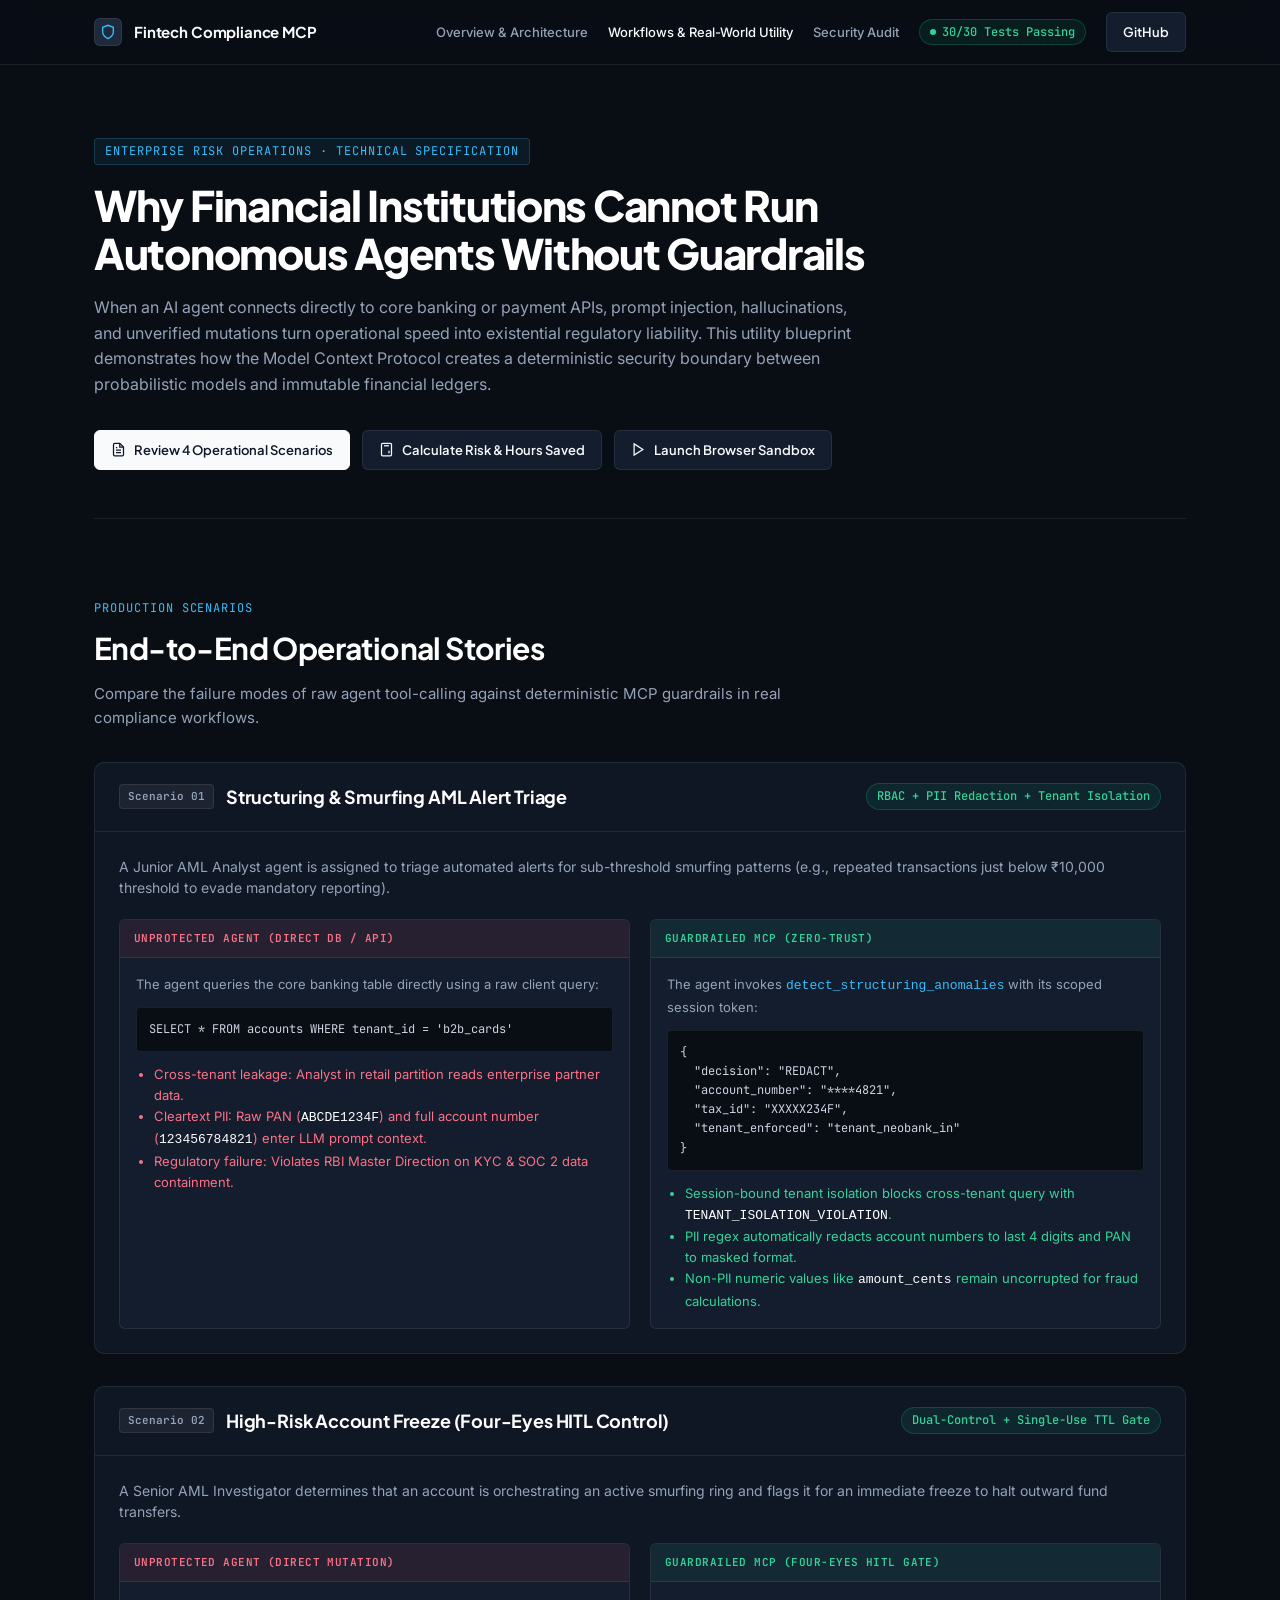
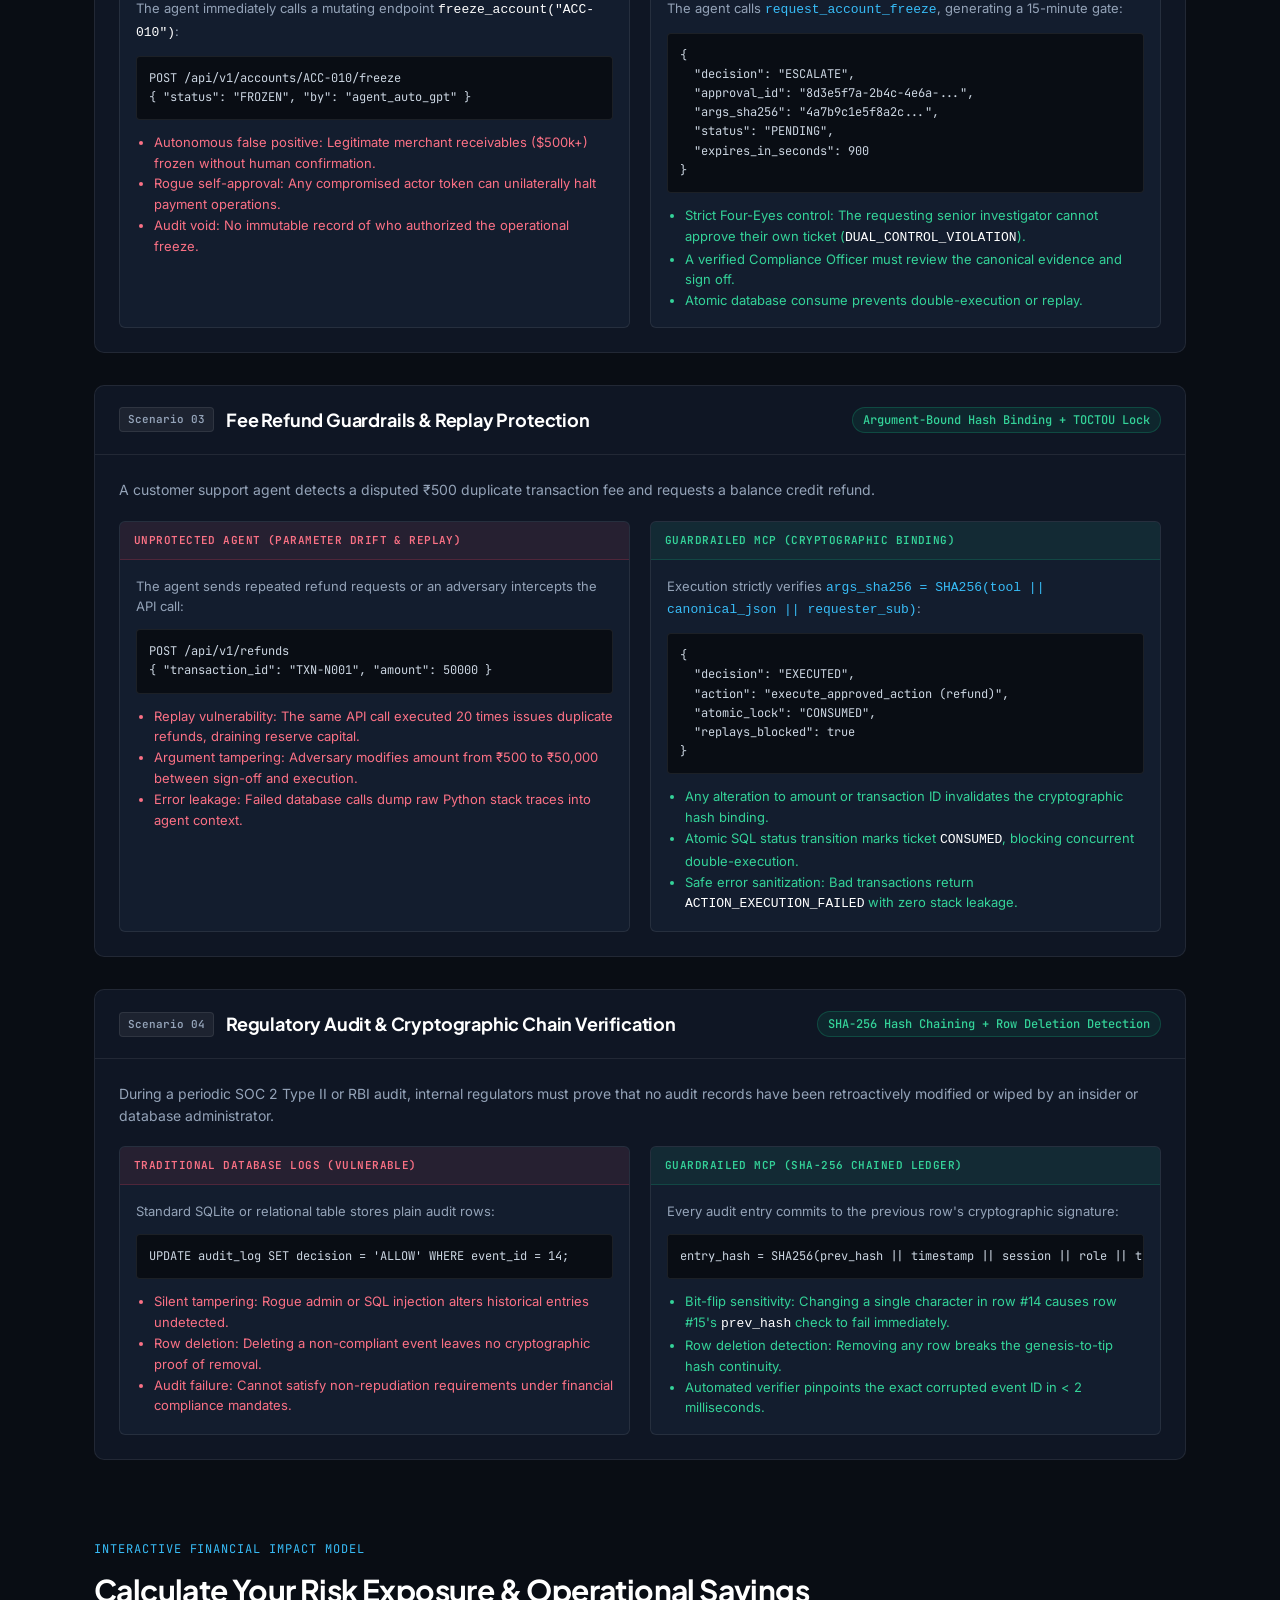
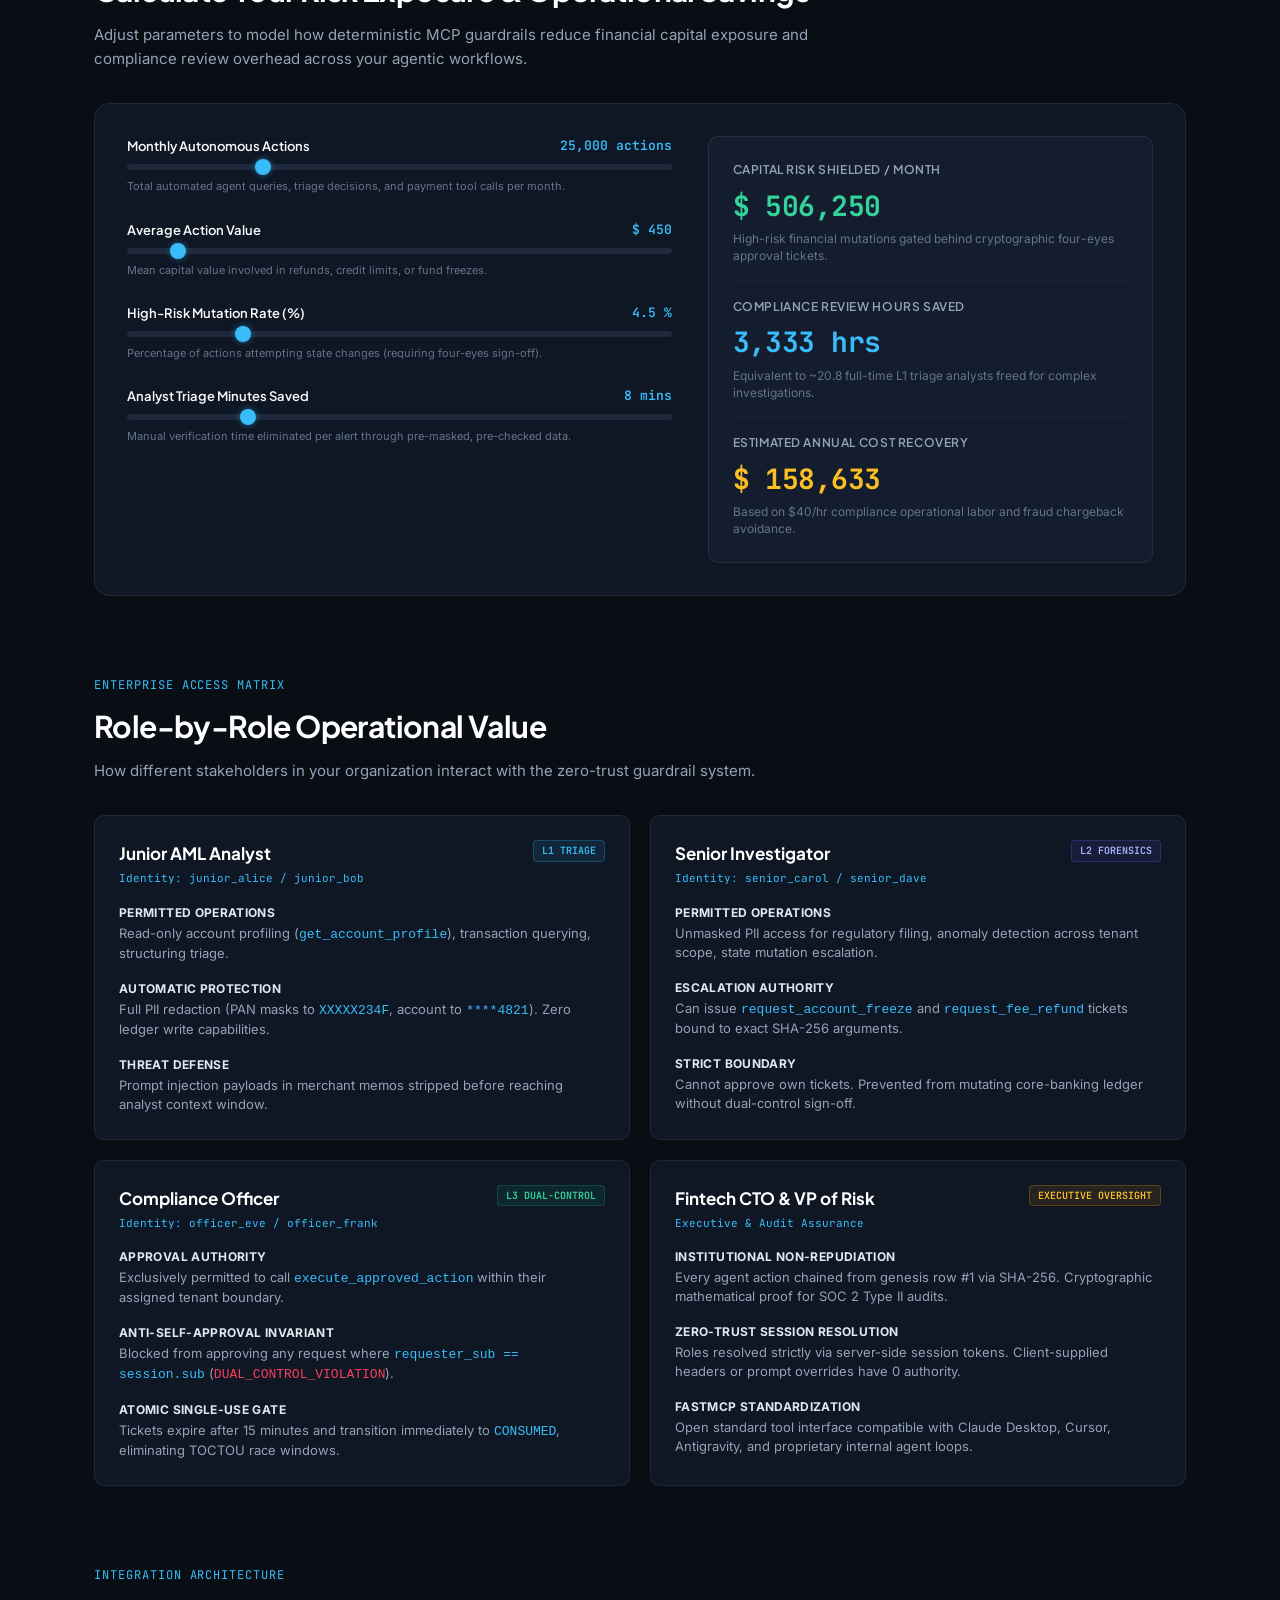
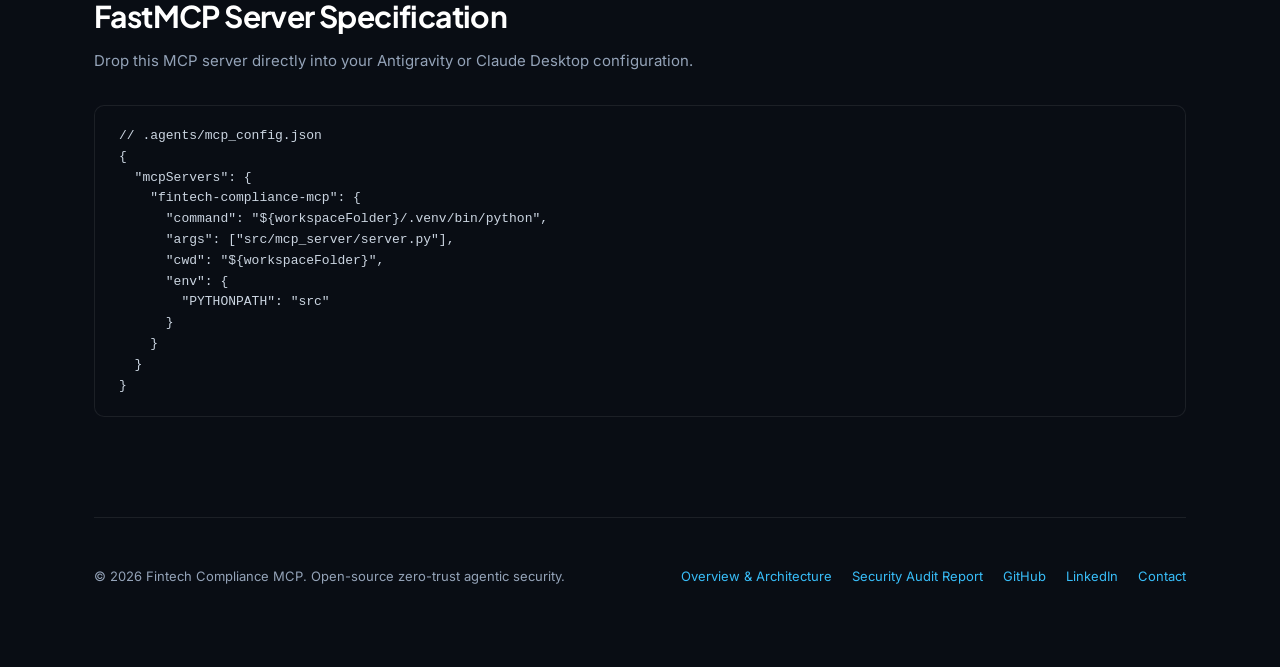
==== docs/utility.html @ 3ad81b4a "chore: checkpoint phase 0 fixes and verified postgres rls schema" ====
<!DOCTYPE html>
<html lang="en">
<head>
  <meta charset="UTF-8">
  <meta name="viewport" content="width=device-width, initial-scale=1.0">
  <title>Real-World Fintech Utility & Operational Workflows · Fintech Compliance MCP</title>
  <meta name="description" content="Operational guide and risk impact analysis for Fintech Compliance MCP. Discover how risk operations, compliance officers, and fintech engineering teams deploy zero-trust AI guardrails.">
  <link rel="preconnect" href="https://fonts.googleapis.com">
  <link rel="preconnect" href="https://fonts.gstatic.com" crossorigin>
  <link href="https://fonts.googleapis.com/css2?family=Plus+Jakarta+Sans:wght@500;600;700;800&family=Inter:wght@400;500;600&family=JetBrains+Mono:wght@400;500;600;700&display=swap" rel="stylesheet">
  <style>
    :root {
      --bg: #090d14;
      --bg-subtle: #0f1624;
      --card-bg: #131d2e;
      --card-border: rgba(255, 255, 255, 0.08);
      --card-border-subtle: rgba(255, 255, 255, 0.04);
      --card-hover-border: rgba(56, 189, 248, 0.35);
      --text-main: #f8fafc;
      --text-muted: #94a3b8;
      --text-dim: #64748b;
      --accent-blue: #38bdf8;
      --accent-indigo: #6366f1;
      --success: #10b981;
      --warning: #f59e0b;
      --danger: #f43f5e;
      --font-display: 'Plus Jakarta Sans', -apple-system, BlinkMacSystemFont, "Segoe UI", Roboto, sans-serif;
      --font-sans: 'Inter', -apple-system, BlinkMacSystemFont, "Segoe UI", Roboto, sans-serif;
      --font-mono: 'JetBrains Mono', SFMono-Regular, Menlo, Monaco, Consolas, monospace;
      --radius-sm: 6px;
      --radius-md: 10px;
      --radius-lg: 16px;
      --ease-out: cubic-bezier(0.16, 1, 0.3, 1);
    }

    * {
      box-sizing: border-box;
      margin: 0;
      padding: 0;
    }

    html {
      overflow-x: clip;
    }

    body {
      background-color: var(--bg);
      color: var(--text-main);
      font-family: var(--font-sans);
      line-height: 1.55;
      -webkit-font-smoothing: antialiased;
      -moz-osx-font-smoothing: grayscale;
      padding-bottom: 96px;
      overflow-x: clip;
    }

    a {
      color: var(--accent-blue);
      text-decoration: none;
      transition: color 0.15s var(--ease-out);
    }
    a:hover {
      color: #7dd3fc;
    }

    :focus-visible {
      outline: 2px solid var(--accent-blue);
      outline-offset: 2px;
    }

    .container {
      max-width: 1140px;
      margin: 0 auto;
      padding: 0 24px;
    }

    /* Top Navigation */
    header.site-header {
      border-bottom: 1px solid var(--card-border);
      background: rgba(9, 13, 20, 0.9);
      backdrop-filter: blur(12px);
      position: sticky;
      top: 0;
      z-index: 100;
    }
    .header-inner {
      display: flex;
      align-items: center;
      justify-content: space-between;
      height: 64px;
    }
    .brand {
      display: flex;
      align-items: center;
      gap: 12px;
      font-family: var(--font-display);
      font-weight: 700;
      font-size: 15px;
      letter-spacing: -0.01em;
      color: var(--text-main);
    }
    .brand-mark {
      width: 28px;
      height: 28px;
      background: #1e293b;
      border: 1px solid var(--card-border);
      border-radius: var(--radius-sm);
      display: flex;
      align-items: center;
      justify-content: center;
      color: var(--accent-blue);
    }
    .nav-links {
      display: flex;
      align-items: center;
      gap: 20px;
    }
    .nav-link {
      font-size: 13px;
      color: var(--text-muted);
      font-weight: 500;
      transition: color 0.15s;
    }
    .nav-link:hover, .nav-link.active {
      color: var(--text-main);
    }
    .status-badge {
      display: inline-flex;
      align-items: center;
      gap: 6px;
      background: rgba(16, 185, 129, 0.1);
      border: 1px solid rgba(16, 185, 129, 0.25);
      color: #34d399;
      font-size: 12px;
      font-weight: 500;
      padding: 3px 10px;
      border-radius: 9999px;
      font-family: var(--font-mono);
    }
    .status-dot {
      width: 6px;
      height: 6px;
      border-radius: 50%;
      background-color: #34d399;
    }

    /* Buttons */
    .btn {
      display: inline-flex;
      align-items: center;
      justify-content: center;
      gap: 8px;
      padding: 9px 16px;
      font-size: 13px;
      font-family: var(--font-display);
      font-weight: 600;
      border-radius: var(--radius-sm);
      transition: all 0.15s var(--ease-out);
      cursor: pointer;
      text-decoration: none;
    }
    .btn-primary {
      background: #f8fafc;
      color: #0f172a;
      border: 1px solid #f8fafc;
    }
    .btn-primary:hover {
      background: #e2e8f0;
      color: #020617;
      transform: translateY(-1px);
    }
    .btn-secondary {
      background: var(--card-bg);
      color: var(--text-main);
      border: 1px solid var(--card-border);
    }
    .btn-secondary:hover {
      border-color: var(--card-hover-border);
      background: #172236;
      color: #ffffff;
      transform: translateY(-1px);
    }

    /* Hero Section */
    .hero {
      padding: 72px 0 48px;
      text-align: left;
      border-bottom: 1px solid var(--card-border);
    }
    .hero-eyebrow {
      display: inline-flex;
      align-items: center;
      gap: 8px;
      font-family: var(--font-mono);
      font-size: 12px;
      text-transform: uppercase;
      letter-spacing: 0.08em;
      color: var(--accent-blue);
      margin-bottom: 16px;
      padding: 3px 10px;
      background: rgba(56, 189, 248, 0.08);
      border: 1px solid rgba(56, 189, 248, 0.2);
      border-radius: 4px;
    }
    .hero-title {
      font-family: var(--font-display);
      font-size: 42px;
      font-weight: 800;
      letter-spacing: -0.03em;
      line-height: 1.15;
      max-width: 920px;
      margin-bottom: 18px;
      color: #ffffff;
    }
    .hero-desc {
      font-size: 16px;
      color: var(--text-muted);
      max-width: 760px;
      line-height: 1.6;
      margin-bottom: 32px;
    }
    .hero-actions {
      display: flex;
      align-items: center;
      gap: 12px;
      flex-wrap: wrap;
    }

    /* Section Headers */
    .section {
      margin-top: 80px;
    }
    .section-eyebrow {
      font-family: var(--font-mono);
      font-size: 12px;
      text-transform: uppercase;
      letter-spacing: 0.08em;
      color: var(--accent-blue);
      margin-bottom: 8px;
    }
    .section-title {
      font-family: var(--font-display);
      font-size: 30px;
      font-weight: 700;
      letter-spacing: -0.02em;
      color: #ffffff;
      margin-bottom: 10px;
    }
    .section-desc {
      font-size: 15px;
      color: var(--text-muted);
      max-width: 720px;
      line-height: 1.6;
      margin-bottom: 32px;
    }

    /* Story Card / Workflow Comparison */
    .workflow-card {
      background: var(--bg-subtle);
      border: 1px solid var(--card-border);
      border-radius: var(--radius-md);
      overflow: hidden;
      margin-bottom: 32px;
    }
    .workflow-header {
      padding: 20px 24px;
      border-bottom: 1px solid var(--card-border);
      display: flex;
      justify-content: space-between;
      align-items: center;
      flex-wrap: wrap;
      gap: 12px;
    }
    .workflow-title-wrap {
      display: flex;
      align-items: center;
      gap: 12px;
    }
    .workflow-badge {
      font-family: var(--font-mono);
      font-size: 11px;
      font-weight: 600;
      padding: 3px 8px;
      border-radius: 4px;
      background: rgba(255, 255, 255, 0.06);
      border: 1px solid var(--card-border);
      color: var(--text-muted);
    }
    .workflow-title {
      font-family: var(--font-display);
      font-size: 18px;
      font-weight: 700;
      color: #ffffff;
      letter-spacing: -0.01em;
    }
    .workflow-body {
      padding: 24px;
    }
    .comparison-grid {
      display: grid;
      grid-template-columns: 1fr 1fr;
      gap: 20px;
    }
    .side-pane {
      background: var(--card-bg);
      border: 1px solid var(--card-border);
      border-radius: var(--radius-sm);
      overflow: hidden;
    }
    .pane-top {
      padding: 10px 14px;
      border-bottom: 1px solid var(--card-border);
      display: flex;
      justify-content: space-between;
      align-items: center;
      font-family: var(--font-mono);
      font-size: 11px;
      font-weight: 600;
      text-transform: uppercase;
      letter-spacing: 0.04em;
    }
    .pane-top.unprotected {
      background: rgba(244, 63, 94, 0.08);
      color: #fb7185;
      border-bottom-color: rgba(244, 63, 94, 0.2);
    }
    .pane-top.protected {
      background: rgba(16, 185, 129, 0.08);
      color: #34d399;
      border-bottom-color: rgba(16, 185, 129, 0.2);
    }
    .pane-content {
      padding: 16px;
      font-size: 13px;
      line-height: 1.6;
      color: var(--text-muted);
    }
    .pane-content pre {
      font-family: var(--font-mono);
      font-size: 12px;
      background: #090d14;
      border: 1px solid var(--card-border);
      border-radius: 4px;
      padding: 12px;
      margin-top: 12px;
      overflow-x: auto;
      color: #cbd5e1;
    }

    /* Calculator Component */
    .calculator-wrapper {
      background: var(--bg-subtle);
      border: 1px solid var(--card-border);
      border-radius: var(--radius-lg);
      padding: 32px;
      display: grid;
      grid-template-columns: 1.1fr 0.9fr;
      gap: 36px;
    }
    .calc-controls {
      display: flex;
      flex-direction: column;
      gap: 24px;
    }
    .slider-group {
      display: flex;
      flex-direction: column;
      gap: 8px;
    }
    .slider-header {
      display: flex;
      justify-content: space-between;
      align-items: center;
    }
    .slider-label {
      font-family: var(--font-display);
      font-size: 13px;
      font-weight: 600;
      color: var(--text-main);
    }
    .slider-val {
      font-family: var(--font-mono);
      font-size: 13px;
      font-weight: 600;
      color: var(--accent-blue);
    }
    input[type=range] {
      -webkit-appearance: none;
      width: 100%;
      height: 6px;
      border-radius: 3px;
      background: #1e293b;
      outline: none;
    }
    input[type=range]::-webkit-slider-thumb {
      -webkit-appearance: none;
      appearance: none;
      width: 16px;
      height: 16px;
      border-radius: 50%;
      background: var(--accent-blue);
      cursor: pointer;
      box-shadow: 0 0 6px rgba(56, 189, 248, 0.5);
    }
    .calc-results {
      background: var(--card-bg);
      border: 1px solid var(--card-border);
      border-radius: var(--radius-md);
      padding: 24px;
      display: flex;
      flex-direction: column;
      justify-content: space-between;
    }
    .calc-stat-block {
      border-bottom: 1px solid var(--card-border-subtle);
      padding-bottom: 16px;
      margin-bottom: 16px;
    }
    .calc-stat-block:last-child {
      border-bottom: none;
      padding-bottom: 0;
      margin-bottom: 0;
    }
    .stat-label {
      font-size: 12px;
      color: var(--text-muted);
      text-transform: uppercase;
      letter-spacing: 0.05em;
      margin-bottom: 4px;
      font-family: var(--font-display);
      font-weight: 600;
    }
    .stat-number {
      font-family: var(--font-mono);
      font-size: 28px;
      font-weight: 700;
      letter-spacing: -0.02em;
    }
    .stat-number.cyan { color: #38bdf8; }
    .stat-number.emerald { color: #34d399; }
    .stat-number.amber { color: #fbbf24; }
    .stat-note {
      font-size: 12px;
      color: var(--text-dim);
      margin-top: 4px;
      line-height: 1.4;
    }

    /* Role Matrix */
    .role-grid {
      display: grid;
      grid-template-columns: repeat(2, 1fr);
      gap: 20px;
    }
    .role-card {
      background: var(--bg-subtle);
      border: 1px solid var(--card-border);
      border-radius: var(--radius-md);
      padding: 24px;
      display: flex;
      flex-direction: column;
      gap: 16px;
      transition: border-color 0.15s ease;
    }
    .role-card:hover {
      border-color: var(--card-hover-border);
    }
    .role-header {
      display: flex;
      justify-content: space-between;
      align-items: flex-start;
    }
    .role-title {
      font-family: var(--font-display);
      font-size: 17px;
      font-weight: 700;
      color: #ffffff;
      margin-bottom: 4px;
    }
    .role-sub {
      font-family: var(--font-mono);
      font-size: 11px;
      color: var(--accent-blue);
    }
    .role-pill {
      font-family: var(--font-mono);
      font-size: 10px;
      padding: 2px 8px;
      border-radius: 4px;
      font-weight: 600;
      text-transform: uppercase;
    }
    .pill-l1 { background: rgba(56, 189, 248, 0.1); color: #38bdf8; border: 1px solid rgba(56, 189, 248, 0.25); }
    .pill-l2 { background: rgba(99, 102, 241, 0.1); color: #a5b4fc; border: 1px solid rgba(99, 102, 241, 0.25); }
    .pill-l3 { background: rgba(16, 185, 129, 0.1); color: #34d399; border: 1px solid rgba(16, 185, 129, 0.25); }
    .pill-exec { background: rgba(245, 158, 11, 0.1); color: #fbbf24; border: 1px solid rgba(245, 158, 11, 0.25); }

    .role-item {
      font-size: 13px;
      color: var(--text-muted);
      line-height: 1.5;
    }
    .role-item strong {
      color: #e2e8f0;
      font-size: 12px;
      text-transform: uppercase;
      letter-spacing: 0.03em;
      display: block;
      margin-bottom: 2px;
    }

    /* FastMCP Specs Box */
    .spec-box {
      background: #090d14;
      border: 1px solid var(--card-border);
      border-radius: var(--radius-md);
      padding: 20px 24px;
      font-family: var(--font-mono);
      font-size: 13px;
      color: #cbd5e1;
      line-height: 1.6;
    }

    /* Footer */
    footer.site-footer {
      border-top: 1px solid var(--card-border);
      margin-top: 100px;
      padding-top: 48px;
    }
    .footer-inner {
      display: flex;
      justify-content: space-between;
      align-items: center;
      flex-wrap: wrap;
      gap: 20px;
    }
    .footer-left {
      font-size: 13px;
      color: var(--text-muted);
    }
    .footer-links {
      display: flex;
      gap: 20px;
      font-size: 13px;
    }

    @media (max-width: 860px) {
      .comparison-grid, .calculator-wrapper, .role-grid {
        grid-template-columns: 1fr;
      }
      .hero-title {
        font-size: 32px;
      }
    }

    @media (prefers-reduced-motion: reduce) {
      * {
        animation-duration: 0.01ms !important;
        transition-duration: 0.01ms !important;
      }
    }
  </style>
</head>
<body>

  <!-- Top Sticky Navigation Bar -->
  <header class="site-header">
    <div class="container header-inner">
      <a href="index.html" class="brand">
        <div class="brand-mark">
          <svg width="16" height="16" viewBox="0 0 24 24" fill="none" stroke="currentColor" stroke-width="2"><path d="M12 22s8-4 8-10V5l-8-3-8 3v7c0 6 8 10 8 10z"/></svg>
        </div>
        <span>Fintech Compliance MCP</span>
      </a>

      <div class="nav-links">
        <a href="index.html" class="nav-link">Overview & Architecture</a>
        <a href="utility.html" class="nav-link active">Workflows & Real-World Utility</a>
        <a href="SECURITY_AUDIT_REPORT.md" class="nav-link">Security Audit</a>
        <span class="status-badge"><span class="status-dot"></span> 30/30 Tests Passing</span>
        <a id="navGithub" href="https://github.com/Beingstoic1/fintech-compliance-mcp" target="_blank" class="btn btn-secondary">GitHub</a>
      </div>
    </div>
  </header>

  <main class="container">
    <!-- Hero Section -->
    <section class="hero">
      <div class="hero-eyebrow">Enterprise Risk Operations · Technical Specification</div>
      <h1 class="hero-title">Why Financial Institutions Cannot Run Autonomous Agents Without Guardrails</h1>
      <p class="hero-desc">
        When an AI agent connects directly to core banking or payment APIs, prompt injection, hallucinations, and unverified mutations 
        turn operational speed into existential regulatory liability. This utility blueprint demonstrates how the Model Context Protocol 
        creates a deterministic security boundary between probabilistic models and immutable financial ledgers.
      </p>
      <div class="hero-actions">
        <a href="#scenarios" class="btn btn-primary">
          <svg width="15" height="15" viewBox="0 0 24 24" fill="none" stroke="currentColor" stroke-width="2"><path d="M14 2H6a2 2 0 0 0-2 2v16a2 2 0 0 0 2 2h12a2 2 0 0 0 2-2V8z"></path><polyline points="14 2 14 8 20 8"></polyline><line x1="16" y1="13" x2="8" y2="13"></line><line x1="16" y1="17" x2="8" y2="17"></line><polyline points="10 9 9 9 8 9"></polyline></svg>
          Review 4 Operational Scenarios
        </a>
        <a href="#calculator" class="btn btn-secondary">
          <svg width="15" height="15" viewBox="0 0 24 24" fill="none" stroke="currentColor" stroke-width="2"><rect x="4" y="2" width="16" height="20" rx="2"></rect><line x1="8" y1="6" x2="16" y2="6"></line><line x1="16" y1="14" x2="16" y2="18"></line><path d="M16 10h.01"></path><path d="M12 10h.01"></path><path d="M8 10h.01"></path><path d="M12 14h.01"></path><path d="M8 14h.01"></path><path d="M12 18h.01"></path><path d="M8 18h.01"></path></svg>
          Calculate Risk & Hours Saved
        </a>
        <a href="index.html#sandbox" class="btn btn-secondary">
          <svg width="15" height="15" viewBox="0 0 24 24" fill="none" stroke="currentColor" stroke-width="2"><polygon points="5 3 19 12 5 21 5 3"></polygon></svg>
          Launch Browser Sandbox
        </a>
      </div>
    </section>

    <!-- Operational Workflows (Before vs. After) -->
    <section id="scenarios" class="section">
      <div class="section-header">
        <div class="section-eyebrow">Production Scenarios</div>
        <h2 class="section-title">End-to-End Operational Stories</h2>
        <p class="section-desc">
          Compare the failure modes of raw agent tool-calling against deterministic MCP guardrails 
          in real compliance workflows.
        </p>
      </div>

      <!-- Scenario 1 -->
      <div class="workflow-card">
        <div class="workflow-header">
          <div class="workflow-title-wrap">
            <span class="workflow-badge">Scenario 01</span>
            <h3 class="workflow-title">Structuring & Smurfing AML Alert Triage</h3>
          </div>
          <span class="status-badge">RBAC + PII Redaction + Tenant Isolation</span>
        </div>
        <div class="workflow-body">
          <p style="color: var(--text-muted); font-size: 14px; margin-bottom: 20px;">
            A Junior AML Analyst agent is assigned to triage automated alerts for sub-threshold smurfing patterns 
            (e.g., repeated transactions just below ₹10,000 threshold to evade mandatory reporting).
          </p>
          <div class="comparison-grid">
            <div class="side-pane">
              <div class="pane-top unprotected">Unprotected Agent (Direct DB / API)</div>
              <div class="pane-content">
                <p>The agent queries the core banking table directly using a raw client query:</p>
                <pre>SELECT * FROM accounts WHERE tenant_id = 'b2b_cards'</pre>
                <ul style="margin-top: 12px; padding-left: 18px; color: #fb7185;">
                  <li>Cross-tenant leakage: Analyst in retail partition reads enterprise partner data.</li>
                  <li>Cleartext PII: Raw PAN (<code style="color:#fff;">ABCDE1234F</code>) and full account number (<code style="color:#fff;">123456784821</code>) enter LLM prompt context.</li>
                  <li>Regulatory failure: Violates RBI Master Direction on KYC & SOC 2 data containment.</li>
                </ul>
              </div>
            </div>
            <div class="side-pane">
              <div class="pane-top protected">Guardrailed MCP (Zero-Trust)</div>
              <div class="pane-content">
                <p>The agent invokes <code style="color: #38bdf8;">detect_structuring_anomalies</code> with its scoped session token:</p>
                <pre>{
  "decision": "REDACT",
  "account_number": "****4821",
  "tax_id": "XXXXX234F",
  "tenant_enforced": "tenant_neobank_in"
}</pre>
                <ul style="margin-top: 12px; padding-left: 18px; color: #34d399;">
                  <li>Session-bound tenant isolation blocks cross-tenant query with <code style="color:#fff;">TENANT_ISOLATION_VIOLATION</code>.</li>
                  <li>PII regex automatically redacts account numbers to last 4 digits and PAN to masked format.</li>
                  <li>Non-PII numeric values like <code style="color:#fff;">amount_cents</code> remain uncorrupted for fraud calculations.</li>
                </ul>
              </div>
            </div>
          </div>
        </div>
      </div>

      <!-- Scenario 2 -->
      <div class="workflow-card">
        <div class="workflow-header">
          <div class="workflow-title-wrap">
            <span class="workflow-badge">Scenario 02</span>
            <h3 class="workflow-title">High-Risk Account Freeze (Four-Eyes HITL Control)</h3>
          </div>
          <span class="status-badge">Dual-Control + Single-Use TTL Gate</span>
        </div>
        <div class="workflow-body">
          <p style="color: var(--text-muted); font-size: 14px; margin-bottom: 20px;">
            A Senior AML Investigator determines that an account is orchestrating an active smurfing ring and flags 
            it for an immediate freeze to halt outward fund transfers.
          </p>
          <div class="comparison-grid">
            <div class="side-pane">
              <div class="pane-top unprotected">Unprotected Agent (Direct Mutation)</div>
              <div class="pane-content">
                <p>The agent immediately calls a mutating endpoint <code style="color:#fff;">freeze_account("ACC-010")</code>:</p>
                <pre>POST /api/v1/accounts/ACC-010/freeze
{ "status": "FROZEN", "by": "agent_auto_gpt" }</pre>
                <ul style="margin-top: 12px; padding-left: 18px; color: #fb7185;">
                  <li>Autonomous false positive: Legitimate merchant receivables ($500k+) frozen without human confirmation.</li>
                  <li>Rogue self-approval: Any compromised actor token can unilaterally halt payment operations.</li>
                  <li>Audit void: No immutable record of who authorized the operational freeze.</li>
                </ul>
              </div>
            </div>
            <div class="side-pane">
              <div class="pane-top protected">Guardrailed MCP (Four-Eyes HITL Gate)</div>
              <div class="pane-content">
                <p>The agent calls <code style="color: #38bdf8;">request_account_freeze</code>, generating a 15-minute gate:</p>
                <pre>{
  "decision": "ESCALATE",
  "approval_id": "8d3e5f7a-2b4c-4e6a-...",
  "args_sha256": "4a7b9c1e5f8a2c...",
  "status": "PENDING",
  "expires_in_seconds": 900
}</pre>
                <ul style="margin-top: 12px; padding-left: 18px; color: #34d399;">
                  <li>Strict Four-Eyes control: The requesting senior investigator cannot approve their own ticket (<code style="color:#fff;">DUAL_CONTROL_VIOLATION</code>).</li>
                  <li>A verified Compliance Officer must review the canonical evidence and sign off.</li>
                  <li>Atomic database consume prevents double-execution or replay.</li>
                </ul>
              </div>
            </div>
          </div>
        </div>
      </div>

      <!-- Scenario 3 -->
      <div class="workflow-card">
        <div class="workflow-header">
          <div class="workflow-title-wrap">
            <span class="workflow-badge">Scenario 03</span>
            <h3 class="workflow-title">Fee Refund Guardrails & Replay Protection</h3>
          </div>
          <span class="status-badge">Argument-Bound Hash Binding + TOCTOU Lock</span>
        </div>
        <div class="workflow-body">
          <p style="color: var(--text-muted); font-size: 14px; margin-bottom: 20px;">
            A customer support agent detects a disputed ₹500 duplicate transaction fee and requests a balance credit refund.
          </p>
          <div class="comparison-grid">
            <div class="side-pane">
              <div class="pane-top unprotected">Unprotected Agent (Parameter Drift & Replay)</div>
              <div class="pane-content">
                <p>The agent sends repeated refund requests or an adversary intercepts the API call:</p>
                <pre>POST /api/v1/refunds
{ "transaction_id": "TXN-N001", "amount": 50000 }</pre>
                <ul style="margin-top: 12px; padding-left: 18px; color: #fb7185;">
                  <li>Replay vulnerability: The same API call executed 20 times issues duplicate refunds, draining reserve capital.</li>
                  <li>Argument tampering: Adversary modifies amount from ₹500 to ₹50,000 between sign-off and execution.</li>
                  <li>Error leakage: Failed database calls dump raw Python stack traces into agent context.</li>
                </ul>
              </div>
            </div>
            <div class="side-pane">
              <div class="pane-top protected">Guardrailed MCP (Cryptographic Binding)</div>
              <div class="pane-content">
                <p>Execution strictly verifies <code style="color: #38bdf8;">args_sha256 = SHA256(tool || canonical_json || requester_sub)</code>:</p>
                <pre>{
  "decision": "EXECUTED",
  "action": "execute_approved_action (refund)",
  "atomic_lock": "CONSUMED",
  "replays_blocked": true
}</pre>
                <ul style="margin-top: 12px; padding-left: 18px; color: #34d399;">
                  <li>Any alteration to amount or transaction ID invalidates the cryptographic hash binding.</li>
                  <li>Atomic SQL status transition marks ticket <code style="color:#fff;">CONSUMED</code>, blocking concurrent double-execution.</li>
                  <li>Safe error sanitization: Bad transactions return <code style="color:#fff;">ACTION_EXECUTION_FAILED</code> with zero stack leakage.</li>
                </ul>
              </div>
            </div>
          </div>
        </div>
      </div>

      <!-- Scenario 4 -->
      <div class="workflow-card">
        <div class="workflow-header">
          <div class="workflow-title-wrap">
            <span class="workflow-badge">Scenario 04</span>
            <h3 class="workflow-title">Regulatory Audit & Cryptographic Chain Verification</h3>
          </div>
          <span class="status-badge">SHA-256 Hash Chaining + Row Deletion Detection</span>
        </div>
        <div class="workflow-body">
          <p style="color: var(--text-muted); font-size: 14px; margin-bottom: 20px;">
            During a periodic SOC 2 Type II or RBI audit, internal regulators must prove that no audit records have been 
            retroactively modified or wiped by an insider or database administrator.
          </p>
          <div class="comparison-grid">
            <div class="side-pane">
              <div class="pane-top unprotected">Traditional Database Logs (Vulnerable)</div>
              <div class="pane-content">
                <p>Standard SQLite or relational table stores plain audit rows:</p>
                <pre>UPDATE audit_log SET decision = 'ALLOW' WHERE event_id = 14;</pre>
                <ul style="margin-top: 12px; padding-left: 18px; color: #fb7185;">
                  <li>Silent tampering: Rogue admin or SQL injection alters historical entries undetected.</li>
                  <li>Row deletion: Deleting a non-compliant event leaves no cryptographic proof of removal.</li>
                  <li>Audit failure: Cannot satisfy non-repudiation requirements under financial compliance mandates.</li>
                </ul>
              </div>
            </div>
            <div class="side-pane">
              <div class="pane-top protected">Guardrailed MCP (SHA-256 Chained Ledger)</div>
              <div class="pane-content">
                <p>Every audit entry commits to the previous row's cryptographic signature:</p>
                <pre>entry_hash = SHA256(prev_hash || timestamp || session || role || tool || args_sha256 || decision)</pre>
                <ul style="margin-top: 12px; padding-left: 18px; color: #34d399;">
                  <li>Bit-flip sensitivity: Changing a single character in row #14 causes row #15's <code style="color:#fff;">prev_hash</code> check to fail immediately.</li>
                  <li>Row deletion detection: Removing any row breaks the genesis-to-tip hash continuity.</li>
                  <li>Automated verifier pinpoints the exact corrupted event ID in &lt; 2 milliseconds.</li>
                </ul>
              </div>
            </div>
          </div>
        </div>
      </div>
    </section>

    <!-- Interactive Impact & ROI Calculator -->
    <section id="calculator" class="section">
      <div class="section-header">
        <div class="section-eyebrow">Interactive Financial Impact Model</div>
        <h2 class="section-title">Calculate Your Risk Exposure & Operational Savings</h2>
        <p class="section-desc">
          Adjust parameters to model how deterministic MCP guardrails reduce financial capital exposure 
          and compliance review overhead across your agentic workflows.
        </p>
      </div>

      <div class="calculator-wrapper">
        <div class="calc-controls">
          <div class="slider-group">
            <div class="slider-header">
              <span class="slider-label">Monthly Autonomous Actions</span>
              <span class="slider-val" id="valActions">25,000 actions</span>
            </div>
            <input type="range" id="inputActions" min="1000" max="100000" step="1000" value="25000">
            <span style="font-size: 11px; color: var(--text-dim);">Total automated agent queries, triage decisions, and payment tool calls per month.</span>
          </div>

          <div class="slider-group">
            <div class="slider-header">
              <span class="slider-label">Average Action Value</span>
              <span class="slider-val" id="valAmount">$ 450</span>
            </div>
            <input type="range" id="inputAmount" min="50" max="5000" step="50" value="450">
            <span style="font-size: 11px; color: var(--text-dim);">Mean capital value involved in refunds, credit limits, or fund freezes.</span>
          </div>

          <div class="slider-group">
            <div class="slider-header">
              <span class="slider-label">High-Risk Mutation Rate (%)</span>
              <span class="slider-val" id="valMutationRate">4.5 %</span>
            </div>
            <input type="range" id="inputMutationRate" min="0.5" max="20" step="0.5" value="4.5">
            <span style="font-size: 11px; color: var(--text-dim);">Percentage of actions attempting state changes (requiring four-eyes sign-off).</span>
          </div>

          <div class="slider-group">
            <div class="slider-header">
              <span class="slider-label">Analyst Triage Minutes Saved</span>
              <span class="slider-val" id="valMinutes">8 mins</span>
            </div>
            <input type="range" id="inputMinutes" min="2" max="30" step="1" value="8">
            <span style="font-size: 11px; color: var(--text-dim);">Manual verification time eliminated per alert through pre-masked, pre-checked data.</span>
          </div>
        </div>

        <div class="calc-results">
          <div class="calc-stat-block">
            <div class="stat-label">Capital Risk Shielded / Month</div>
            <div class="stat-number emerald" id="resRiskShielded">$ 506,250</div>
            <div class="stat-note">High-risk financial mutations gated behind cryptographic four-eyes approval tickets.</div>
          </div>

          <div class="calc-stat-block">
            <div class="stat-label">Compliance Review Hours Saved</div>
            <div class="stat-number cyan" id="resHoursSaved">3,333 hrs</div>
            <div class="stat-note">Equivalent to ~20.8 full-time L1 triage analysts freed for complex investigations.</div>
          </div>

          <div class="calc-stat-block">
            <div class="stat-label">Estimated Annual Cost Recovery</div>
            <div class="stat-number amber" id="resCostRecovery">$ 1,600,000</div>
            <div class="stat-note">Based on $40/hr compliance operational labor and fraud chargeback avoidance.</div>
          </div>
        </div>
      </div>
    </section>

    <!-- Role-by-Role Value Matrix -->
    <section id="roles" class="section">
      <div class="section-header">
        <div class="section-eyebrow">Enterprise Access Matrix</div>
        <h2 class="section-title">Role-by-Role Operational Value</h2>
        <p class="section-desc">
          How different stakeholders in your organization interact with the zero-trust guardrail system.
        </p>
      </div>

      <div class="role-grid">
        <!-- Junior Analyst -->
        <div class="role-card">
          <div class="role-header">
            <div>
              <h3 class="role-title">Junior AML Analyst</h3>
              <div class="role-sub">Identity: junior_alice / junior_bob</div>
            </div>
            <span class="role-pill pill-l1">L1 Triage</span>
          </div>
          <div class="role-item">
            <strong>Permitted Operations</strong>
            Read-only account profiling (<code style="color:#38bdf8;">get_account_profile</code>), transaction querying, structuring triage.
          </div>
          <div class="role-item">
            <strong>Automatic Protection</strong>
            Full PII redaction (PAN masks to <code style="color:#38bdf8;">XXXXX234F</code>, account to <code style="color:#38bdf8;">****4821</code>). Zero ledger write capabilities.
          </div>
          <div class="role-item">
            <strong>Threat Defense</strong>
            Prompt injection payloads in merchant memos stripped before reaching analyst context window.
          </div>
        </div>

        <!-- Senior Investigator -->
        <div class="role-card">
          <div class="role-header">
            <div>
              <h3 class="role-title">Senior Investigator</h3>
              <div class="role-sub">Identity: senior_carol / senior_dave</div>
            </div>
            <span class="role-pill pill-l2">L2 Forensics</span>
          </div>
          <div class="role-item">
            <strong>Permitted Operations</strong>
            Unmasked PII access for regulatory filing, anomaly detection across tenant scope, state mutation escalation.
          </div>
          <div class="role-item">
            <strong>Escalation Authority</strong>
            Can issue <code style="color:#38bdf8;">request_account_freeze</code> and <code style="color:#38bdf8;">request_fee_refund</code> tickets bound to exact SHA-256 arguments.
          </div>
          <div class="role-item">
            <strong>Strict Boundary</strong>
            Cannot approve own tickets. Prevented from mutating core-banking ledger without dual-control sign-off.
          </div>
        </div>

        <!-- Compliance Officer -->
        <div class="role-card">
          <div class="role-header">
            <div>
              <h3 class="role-title">Compliance Officer</h3>
              <div class="role-sub">Identity: officer_eve / officer_frank</div>
            </div>
            <span class="role-pill pill-l3">L3 Dual-Control</span>
          </div>
          <div class="role-item">
            <strong>Approval Authority</strong>
            Exclusively permitted to call <code style="color:#38bdf8;">execute_approved_action</code> within their assigned tenant boundary.
          </div>
          <div class="role-item">
            <strong>Anti-Self-Approval Invariant</strong>
            Blocked from approving any request where <code style="color:#38bdf8;">requester_sub == session.sub</code> (<code style="color:#f43f5e;">DUAL_CONTROL_VIOLATION</code>).
          </div>
          <div class="role-item">
            <strong>Atomic Single-Use Gate</strong>
            Tickets expire after 15 minutes and transition immediately to <code style="color:#38bdf8;">CONSUMED</code>, eliminating TOCTOU race windows.
          </div>
        </div>

        <!-- CTO / Head of Risk -->
        <div class="role-card">
          <div class="role-header">
            <div>
              <h3 class="role-title">Fintech CTO & VP of Risk</h3>
              <div class="role-sub">Executive & Audit Assurance</div>
            </div>
            <span class="role-pill pill-exec">Executive Oversight</span>
          </div>
          <div class="role-item">
            <strong>Institutional Non-Repudiation</strong>
            Every agent action chained from genesis row #1 via SHA-256. Cryptographic mathematical proof for SOC 2 Type II audits.
          </div>
          <div class="role-item">
            <strong>Zero-Trust Session Resolution</strong>
            Roles resolved strictly via server-side session tokens. Client-supplied headers or prompt overrides have 0 authority.
          </div>
          <div class="role-item">
            <strong>FastMCP Standardization</strong>
            Open standard tool interface compatible with Claude Desktop, Cursor, Antigravity, and proprietary internal agent loops.
          </div>
        </div>
      </div>
    </section>

    <!-- Operational Runbook / Tool Signature -->
    <section class="section">
      <div class="section-header">
        <div class="section-eyebrow">Integration Architecture</div>
        <h2 class="section-title">FastMCP Server Specification</h2>
        <p class="section-desc">
          Drop this MCP server directly into your Antigravity or Claude Desktop configuration.
        </p>
      </div>

      <div class="spec-box">
<pre>// .agents/mcp_config.json
{
  "mcpServers": {
    "fintech-compliance-mcp": {
      "command": "${workspaceFolder}/.venv/bin/python",
      "args": ["src/mcp_server/server.py"],
      "cwd": "${workspaceFolder}",
      "env": {
        "PYTHONPATH": "src"
      }
    }
  }
}</pre>
      </div>
    </section>

    <!-- Footer -->
    <footer class="site-footer">
      <div class="footer-inner">
        <div class="footer-left">
          <span>&copy; 2026 Fintech Compliance MCP. Open-source zero-trust agentic security.</span>
        </div>
        <div class="footer-links">
          <a href="index.html">Overview & Architecture</a>
          <a href="SECURITY_AUDIT_REPORT.md">Security Audit Report</a>
          <a id="footerGithub" href="https://github.com/Beingstoic1/fintech-compliance-mcp" target="_blank">GitHub</a>
          <a id="footerLinkedIn" href="https://www.linkedin.com/in/shubham112/" target="_blank">LinkedIn</a>
          <a id="footerEmail" href="mailto:shubham987g@gmail.com">Contact</a>
        </div>
      </div>
    </footer>
  </main>

  <script>
    // Config Links
    const SITE_CONFIG = {
      github: "https://github.com/Beingstoic1/fintech-compliance-mcp",
      linkedin: "https://www.linkedin.com/in/shubham112/",
      email: "mailto:shubham987g@gmail.com"
    };

    document.getElementById("navGithub").href = SITE_CONFIG.github;
    document.getElementById("footerGithub").href = SITE_CONFIG.github;
    document.getElementById("footerLinkedIn").href = SITE_CONFIG.linkedin;
    document.getElementById("footerEmail").href = SITE_CONFIG.email;

    // Interactive Calculator Logic
    const inputActions = document.getElementById("inputActions");
    const inputAmount = document.getElementById("inputAmount");
    const inputMutationRate = document.getElementById("inputMutationRate");
    const inputMinutes = document.getElementById("inputMinutes");

    const valActions = document.getElementById("valActions");
    const valAmount = document.getElementById("valAmount");
    const valMutationRate = document.getElementById("valMutationRate");
    const valMinutes = document.getElementById("valMinutes");

    const resRiskShielded = document.getElementById("resRiskShielded");
    const resHoursSaved = document.getElementById("resHoursSaved");
    const resCostRecovery = document.getElementById("resCostRecovery");

    function updateCalculator() {
      const actions = parseInt(inputActions.value, 10);
      const amount = parseInt(inputAmount.value, 10);
      const mutationRate = parseFloat(inputMutationRate.value);
      const minutes = parseInt(inputMinutes.value, 10);

      valActions.textContent = actions.toLocaleString() + " actions";
      valAmount.textContent = "$ " + amount.toLocaleString();
      valMutationRate.textContent = mutationRate.toFixed(1) + " %";
      valMinutes.textContent = minutes + " mins";

      // Calculations
      const highRiskActions = actions * (mutationRate / 100);
      const riskShielded = Math.round(highRiskActions * amount);
      const hoursSaved = Math.round((actions * minutes) / 60);
      const costRecovery = Math.round((hoursSaved * 40) + (riskShielded * 0.05)); // $40/hr + 5% fraud loss reduction

      resRiskShielded.textContent = "$ " + riskShielded.toLocaleString();
      resHoursSaved.textContent = hoursSaved.toLocaleString() + " hrs";
      resCostRecovery.textContent = "$ " + costRecovery.toLocaleString();
    }

    inputActions.addEventListener("input", updateCalculator);
    inputAmount.addEventListener("input", updateCalculator);
    inputMutationRate.addEventListener("input", updateCalculator);
    inputMinutes.addEventListener("input", updateCalculator);

    updateCalculator();
  </script>
</body>
</html>
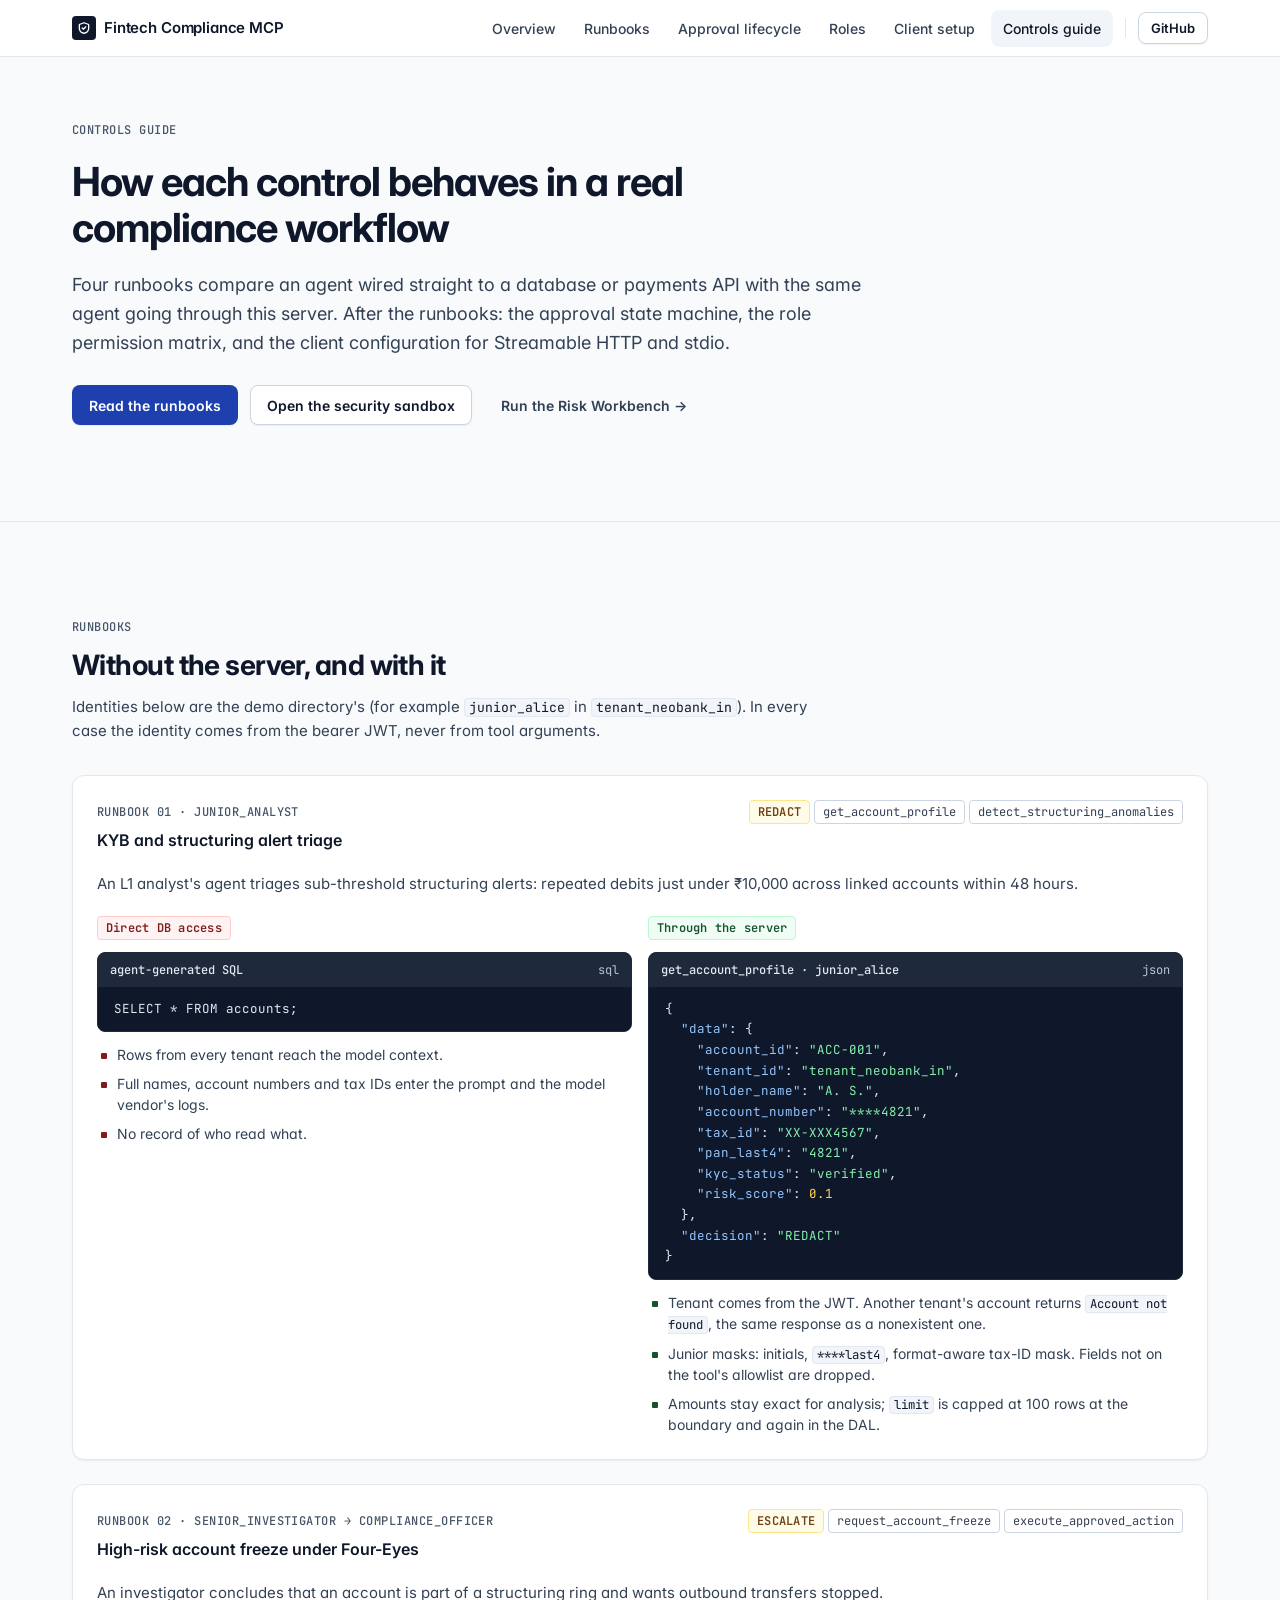
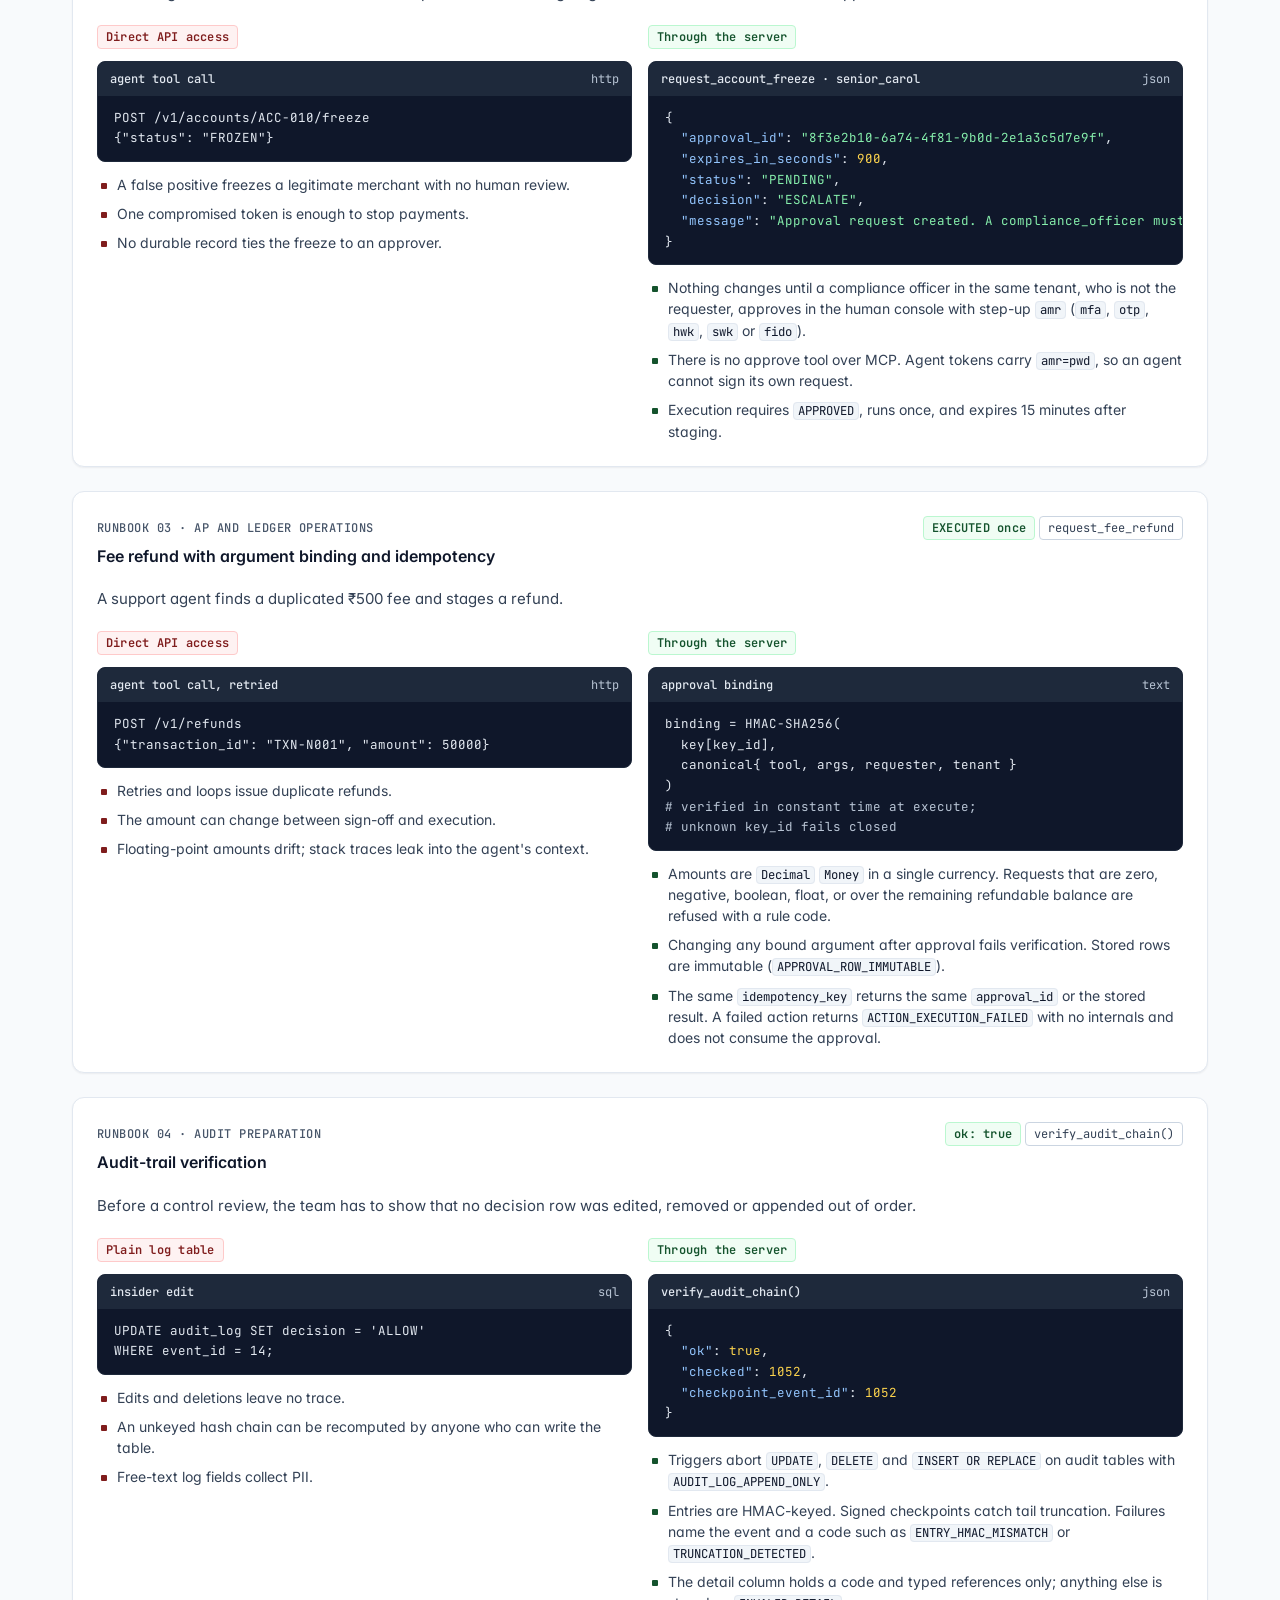
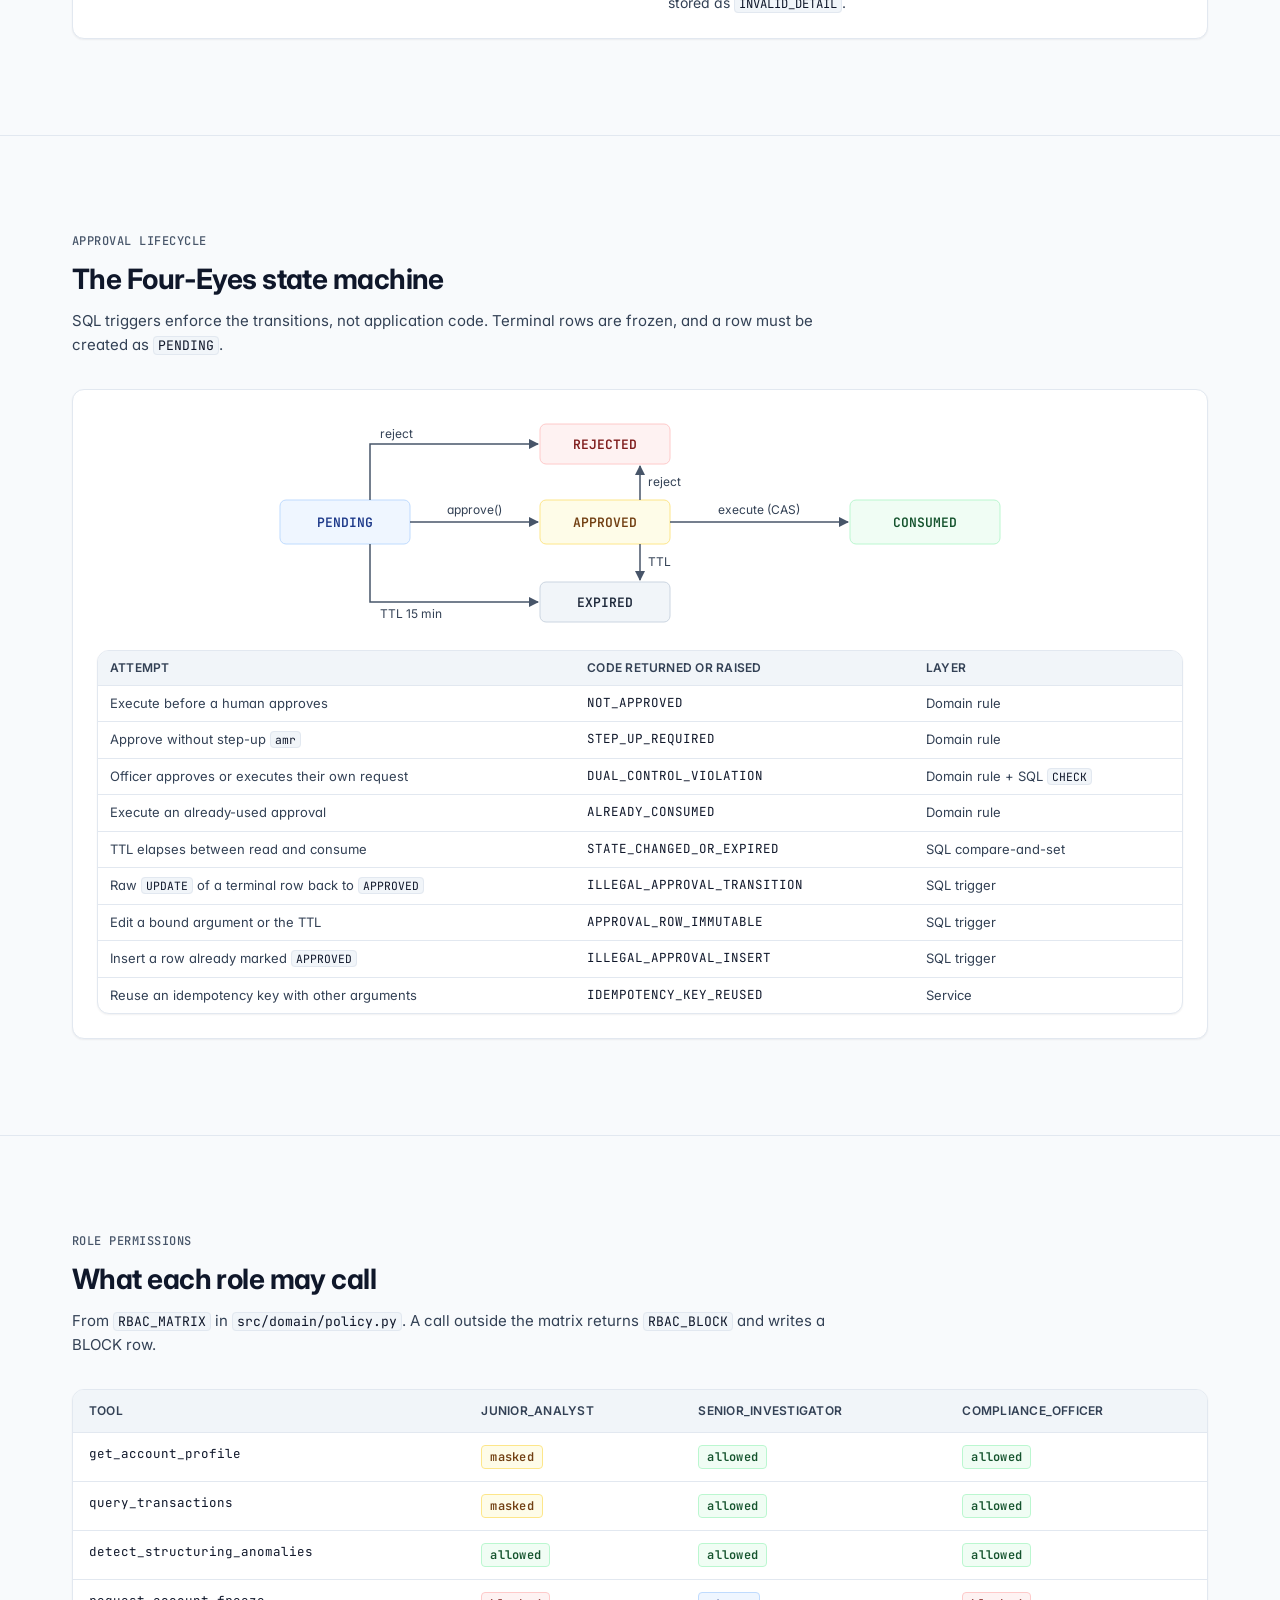
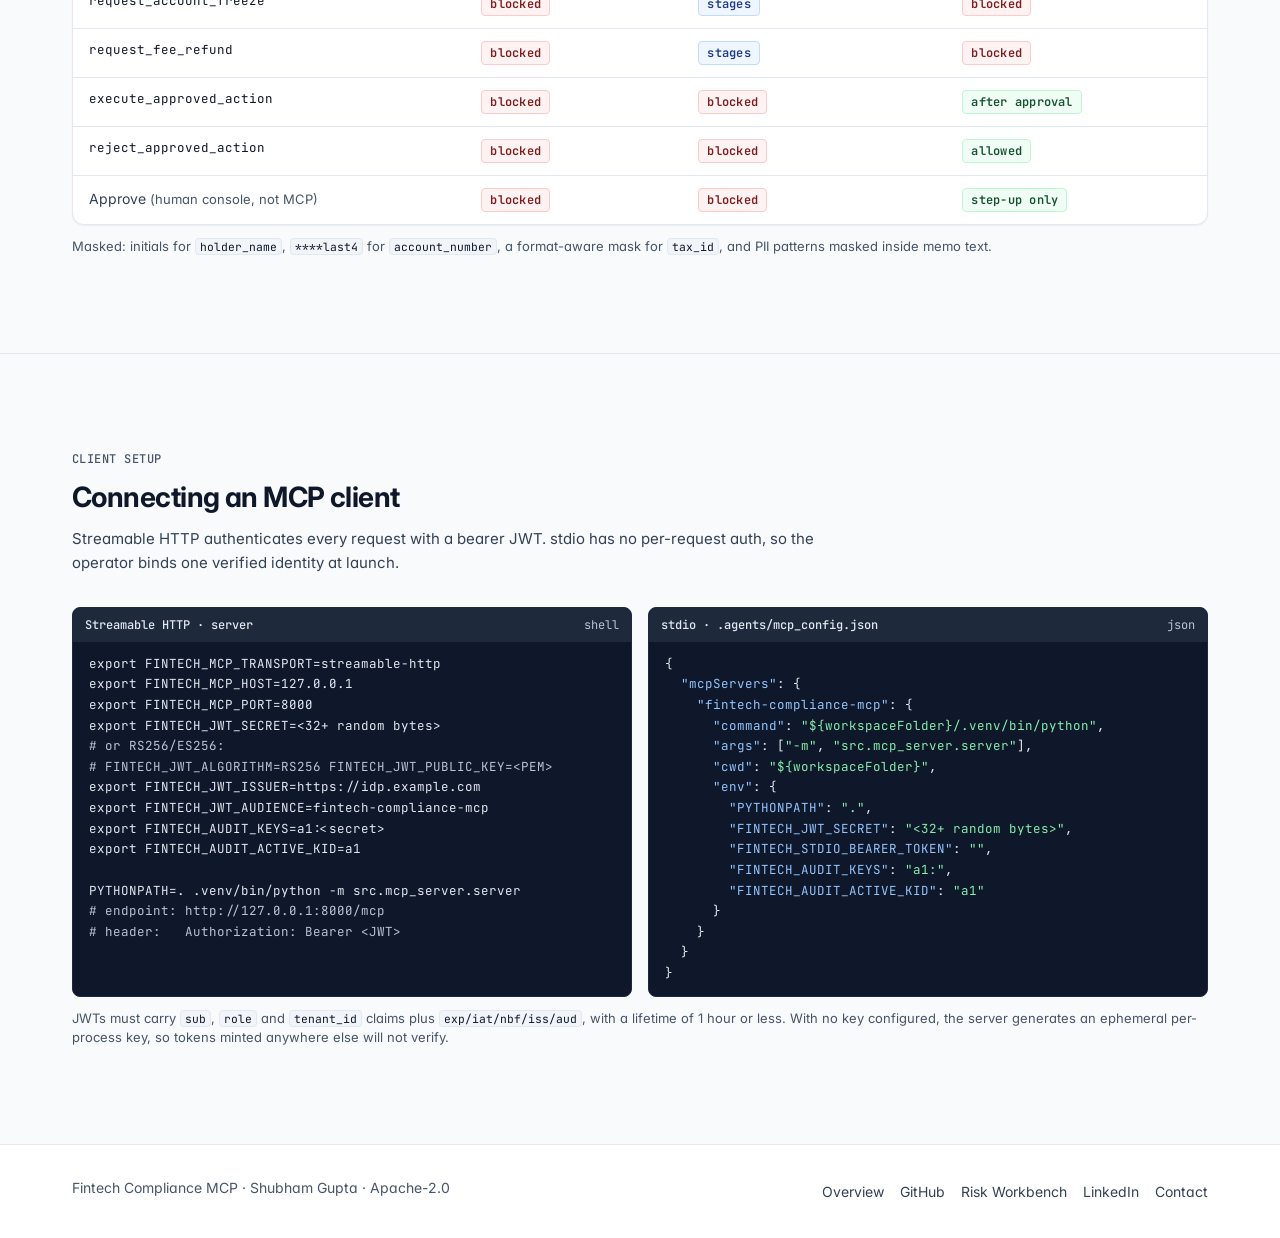
==== commit 3c998374: "design: redesign github pages site and fix compliance claims (T29)" ====
--- a/docs/utility.html
+++ b/docs/utility.html
@@ -1,1092 +1,377 @@
-<!DOCTYPE html>
+<!doctype html>
 <html lang="en">
 <head>
-  <meta charset="UTF-8">
-  <meta name="viewport" content="width=device-width, initial-scale=1.0">
-  <title>Real-World Fintech Utility & Operational Workflows · Fintech Compliance MCP</title>
-  <meta name="description" content="Operational guide and risk impact analysis for Fintech Compliance MCP. Discover how risk operations, compliance officers, and fintech engineering teams deploy zero-trust AI guardrails.">
+  <meta charset="utf-8">
+  <meta name="viewport" content="width=device-width, initial-scale=1">
+  <title>Controls Guide · Fintech Compliance MCP</title>
+  <meta name="description" content="Runbooks for each control in Fintech Compliance MCP: role projection, Four-Eyes approvals, argument-bound refunds, and HMAC audit verification, with client configuration.">
   <link rel="preconnect" href="https://fonts.googleapis.com">
   <link rel="preconnect" href="https://fonts.gstatic.com" crossorigin>
-  <link href="https://fonts.googleapis.com/css2?family=Plus+Jakarta+Sans:wght@500;600;700;800&family=Inter:wght@400;500;600&family=JetBrains+Mono:wght@400;500;600;700&display=swap" rel="stylesheet">
-  <style>
-    :root {
-      --bg: #090d14;
-      --bg-subtle: #0f1624;
-      --card-bg: #131d2e;
-      --card-border: rgba(255, 255, 255, 0.08);
-      --card-border-subtle: rgba(255, 255, 255, 0.04);
-      --card-hover-border: rgba(56, 189, 248, 0.35);
-      --text-main: #f8fafc;
-      --text-muted: #94a3b8;
-      --text-dim: #64748b;
-      --accent-blue: #38bdf8;
-      --accent-indigo: #6366f1;
-      --success: #10b981;
-      --warning: #f59e0b;
-      --danger: #f43f5e;
-      --font-display: 'Plus Jakarta Sans', -apple-system, BlinkMacSystemFont, "Segoe UI", Roboto, sans-serif;
-      --font-sans: 'Inter', -apple-system, BlinkMacSystemFont, "Segoe UI", Roboto, sans-serif;
-      --font-mono: 'JetBrains Mono', SFMono-Regular, Menlo, Monaco, Consolas, monospace;
-      --radius-sm: 6px;
-      --radius-md: 10px;
-      --radius-lg: 16px;
-      --ease-out: cubic-bezier(0.16, 1, 0.3, 1);
-    }
-
-    * {
-      box-sizing: border-box;
-      margin: 0;
-      padding: 0;
-    }
-
-    html {
-      overflow-x: clip;
-    }
-
-    body {
-      background-color: var(--bg);
-      color: var(--text-main);
-      font-family: var(--font-sans);
-      line-height: 1.55;
-      -webkit-font-smoothing: antialiased;
-      -moz-osx-font-smoothing: grayscale;
-      padding-bottom: 96px;
-      overflow-x: clip;
-    }
-
-    a {
-      color: var(--accent-blue);
-      text-decoration: none;
-      transition: color 0.15s var(--ease-out);
-    }
-    a:hover {
-      color: #7dd3fc;
-    }
-
-    :focus-visible {
-      outline: 2px solid var(--accent-blue);
-      outline-offset: 2px;
-    }
-
-    .container {
-      max-width: 1140px;
-      margin: 0 auto;
-      padding: 0 24px;
-    }
-
-    /* Top Navigation */
-    header.site-header {
-      border-bottom: 1px solid var(--card-border);
-      background: rgba(9, 13, 20, 0.9);
-      backdrop-filter: blur(12px);
-      position: sticky;
-      top: 0;
-      z-index: 100;
-    }
-    .header-inner {
-      display: flex;
-      align-items: center;
-      justify-content: space-between;
-      height: 64px;
-    }
-    .brand {
-      display: flex;
-      align-items: center;
-      gap: 12px;
-      font-family: var(--font-display);
-      font-weight: 700;
-      font-size: 15px;
-      letter-spacing: -0.01em;
-      color: var(--text-main);
-    }
-    .brand-mark {
-      width: 28px;
-      height: 28px;
-      background: #1e293b;
-      border: 1px solid var(--card-border);
-      border-radius: var(--radius-sm);
-      display: flex;
-      align-items: center;
-      justify-content: center;
-      color: var(--accent-blue);
-    }
-    .nav-links {
-      display: flex;
-      align-items: center;
-      gap: 20px;
-    }
-    .nav-link {
-      font-size: 13px;
-      color: var(--text-muted);
-      font-weight: 500;
-      transition: color 0.15s;
-    }
-    .nav-link:hover, .nav-link.active {
-      color: var(--text-main);
-    }
-    .status-badge {
-      display: inline-flex;
-      align-items: center;
-      gap: 6px;
-      background: rgba(16, 185, 129, 0.1);
-      border: 1px solid rgba(16, 185, 129, 0.25);
-      color: #34d399;
-      font-size: 12px;
-      font-weight: 500;
-      padding: 3px 10px;
-      border-radius: 9999px;
-      font-family: var(--font-mono);
-    }
-    .status-dot {
-      width: 6px;
-      height: 6px;
-      border-radius: 50%;
-      background-color: #34d399;
-    }
-
-    /* Buttons */
-    .btn {
-      display: inline-flex;
-      align-items: center;
-      justify-content: center;
-      gap: 8px;
-      padding: 9px 16px;
-      font-size: 13px;
-      font-family: var(--font-display);
-      font-weight: 600;
-      border-radius: var(--radius-sm);
-      transition: all 0.15s var(--ease-out);
-      cursor: pointer;
-      text-decoration: none;
-    }
-    .btn-primary {
-      background: #f8fafc;
-      color: #0f172a;
-      border: 1px solid #f8fafc;
-    }
-    .btn-primary:hover {
-      background: #e2e8f0;
-      color: #020617;
-      transform: translateY(-1px);
-    }
-    .btn-secondary {
-      background: var(--card-bg);
-      color: var(--text-main);
-      border: 1px solid var(--card-border);
-    }
-    .btn-secondary:hover {
-      border-color: var(--card-hover-border);
-      background: #172236;
-      color: #ffffff;
-      transform: translateY(-1px);
-    }
-
-    /* Hero Section */
-    .hero {
-      padding: 72px 0 48px;
-      text-align: left;
-      border-bottom: 1px solid var(--card-border);
-    }
-    .hero-eyebrow {
-      display: inline-flex;
-      align-items: center;
-      gap: 8px;
-      font-family: var(--font-mono);
-      font-size: 12px;
-      text-transform: uppercase;
-      letter-spacing: 0.08em;
-      color: var(--accent-blue);
-      margin-bottom: 16px;
-      padding: 3px 10px;
-      background: rgba(56, 189, 248, 0.08);
-      border: 1px solid rgba(56, 189, 248, 0.2);
-      border-radius: 4px;
-    }
-    .hero-title {
-      font-family: var(--font-display);
-      font-size: 42px;
-      font-weight: 800;
-      letter-spacing: -0.03em;
-      line-height: 1.15;
-      max-width: 920px;
-      margin-bottom: 18px;
-      color: #ffffff;
-    }
-    .hero-desc {
-      font-size: 16px;
-      color: var(--text-muted);
-      max-width: 760px;
-      line-height: 1.6;
-      margin-bottom: 32px;
-    }
-    .hero-actions {
-      display: flex;
-      align-items: center;
-      gap: 12px;
-      flex-wrap: wrap;
-    }
-
-    /* Section Headers */
-    .section {
-      margin-top: 80px;
-    }
-    .section-eyebrow {
-      font-family: var(--font-mono);
-      font-size: 12px;
-      text-transform: uppercase;
-      letter-spacing: 0.08em;
-      color: var(--accent-blue);
-      margin-bottom: 8px;
-    }
-    .section-title {
-      font-family: var(--font-display);
-      font-size: 30px;
-      font-weight: 700;
-      letter-spacing: -0.02em;
-      color: #ffffff;
-      margin-bottom: 10px;
-    }
-    .section-desc {
-      font-size: 15px;
-      color: var(--text-muted);
-      max-width: 720px;
-      line-height: 1.6;
-      margin-bottom: 32px;
-    }
-
-    /* Story Card / Workflow Comparison */
-    .workflow-card {
-      background: var(--bg-subtle);
-      border: 1px solid var(--card-border);
-      border-radius: var(--radius-md);
-      overflow: hidden;
-      margin-bottom: 32px;
-    }
-    .workflow-header {
-      padding: 20px 24px;
-      border-bottom: 1px solid var(--card-border);
-      display: flex;
-      justify-content: space-between;
-      align-items: center;
-      flex-wrap: wrap;
-      gap: 12px;
-    }
-    .workflow-title-wrap {
-      display: flex;
-      align-items: center;
-      gap: 12px;
-    }
-    .workflow-badge {
-      font-family: var(--font-mono);
-      font-size: 11px;
-      font-weight: 600;
-      padding: 3px 8px;
-      border-radius: 4px;
-      background: rgba(255, 255, 255, 0.06);
-      border: 1px solid var(--card-border);
-      color: var(--text-muted);
-    }
-    .workflow-title {
-      font-family: var(--font-display);
-      font-size: 18px;
-      font-weight: 700;
-      color: #ffffff;
-      letter-spacing: -0.01em;
-    }
-    .workflow-body {
-      padding: 24px;
-    }
-    .comparison-grid {
-      display: grid;
-      grid-template-columns: 1fr 1fr;
-      gap: 20px;
-    }
-    .side-pane {
-      background: var(--card-bg);
-      border: 1px solid var(--card-border);
-      border-radius: var(--radius-sm);
-      overflow: hidden;
-    }
-    .pane-top {
-      padding: 10px 14px;
-      border-bottom: 1px solid var(--card-border);
-      display: flex;
-      justify-content: space-between;
-      align-items: center;
-      font-family: var(--font-mono);
-      font-size: 11px;
-      font-weight: 600;
-      text-transform: uppercase;
-      letter-spacing: 0.04em;
-    }
-    .pane-top.unprotected {
-      background: rgba(244, 63, 94, 0.08);
-      color: #fb7185;
-      border-bottom-color: rgba(244, 63, 94, 0.2);
-    }
-    .pane-top.protected {
-      background: rgba(16, 185, 129, 0.08);
-      color: #34d399;
-      border-bottom-color: rgba(16, 185, 129, 0.2);
-    }
-    .pane-content {
-      padding: 16px;
-      font-size: 13px;
-      line-height: 1.6;
-      color: var(--text-muted);
-    }
-    .pane-content pre {
-      font-family: var(--font-mono);
-      font-size: 12px;
-      background: #090d14;
-      border: 1px solid var(--card-border);
-      border-radius: 4px;
-      padding: 12px;
-      margin-top: 12px;
-      overflow-x: auto;
-      color: #cbd5e1;
-    }
-
-    /* Calculator Component */
-    .calculator-wrapper {
-      background: var(--bg-subtle);
-      border: 1px solid var(--card-border);
-      border-radius: var(--radius-lg);
-      padding: 32px;
-      display: grid;
-      grid-template-columns: 1.1fr 0.9fr;
-      gap: 36px;
-    }
-    .calc-controls {
-      display: flex;
-      flex-direction: column;
-      gap: 24px;
-    }
-    .slider-group {
-      display: flex;
-      flex-direction: column;
-      gap: 8px;
-    }
-    .slider-header {
-      display: flex;
-      justify-content: space-between;
-      align-items: center;
-    }
-    .slider-label {
-      font-family: var(--font-display);
-      font-size: 13px;
-      font-weight: 600;
-      color: var(--text-main);
-    }
-    .slider-val {
-      font-family: var(--font-mono);
-      font-size: 13px;
-      font-weight: 600;
-      color: var(--accent-blue);
-    }
-    input[type=range] {
-      -webkit-appearance: none;
-      width: 100%;
-      height: 6px;
-      border-radius: 3px;
-      background: #1e293b;
-      outline: none;
-    }
-    input[type=range]::-webkit-slider-thumb {
-      -webkit-appearance: none;
-      appearance: none;
-      width: 16px;
-      height: 16px;
-      border-radius: 50%;
-      background: var(--accent-blue);
-      cursor: pointer;
-      box-shadow: 0 0 6px rgba(56, 189, 248, 0.5);
-    }
-    .calc-results {
-      background: var(--card-bg);
-      border: 1px solid var(--card-border);
-      border-radius: var(--radius-md);
-      padding: 24px;
-      display: flex;
-      flex-direction: column;
-      justify-content: space-between;
-    }
-    .calc-stat-block {
-      border-bottom: 1px solid var(--card-border-subtle);
-      padding-bottom: 16px;
-      margin-bottom: 16px;
-    }
-    .calc-stat-block:last-child {
-      border-bottom: none;
-      padding-bottom: 0;
-      margin-bottom: 0;
-    }
-    .stat-label {
-      font-size: 12px;
-      color: var(--text-muted);
-      text-transform: uppercase;
-      letter-spacing: 0.05em;
-      margin-bottom: 4px;
-      font-family: var(--font-display);
-      font-weight: 600;
-    }
-    .stat-number {
-      font-family: var(--font-mono);
-      font-size: 28px;
-      font-weight: 700;
-      letter-spacing: -0.02em;
-    }
-    .stat-number.cyan { color: #38bdf8; }
-    .stat-number.emerald { color: #34d399; }
-    .stat-number.amber { color: #fbbf24; }
-    .stat-note {
-      font-size: 12px;
-      color: var(--text-dim);
-      margin-top: 4px;
-      line-height: 1.4;
-    }
-
-    /* Role Matrix */
-    .role-grid {
-      display: grid;
-      grid-template-columns: repeat(2, 1fr);
-      gap: 20px;
-    }
-    .role-card {
-      background: var(--bg-subtle);
-      border: 1px solid var(--card-border);
-      border-radius: var(--radius-md);
-      padding: 24px;
-      display: flex;
-      flex-direction: column;
-      gap: 16px;
-      transition: border-color 0.15s ease;
-    }
-    .role-card:hover {
-      border-color: var(--card-hover-border);
-    }
-    .role-header {
-      display: flex;
-      justify-content: space-between;
-      align-items: flex-start;
-    }
-    .role-title {
-      font-family: var(--font-display);
-      font-size: 17px;
-      font-weight: 700;
-      color: #ffffff;
-      margin-bottom: 4px;
-    }
-    .role-sub {
-      font-family: var(--font-mono);
-      font-size: 11px;
-      color: var(--accent-blue);
-    }
-    .role-pill {
-      font-family: var(--font-mono);
-      font-size: 10px;
-      padding: 2px 8px;
-      border-radius: 4px;
-      font-weight: 600;
-      text-transform: uppercase;
-    }
-    .pill-l1 { background: rgba(56, 189, 248, 0.1); color: #38bdf8; border: 1px solid rgba(56, 189, 248, 0.25); }
-    .pill-l2 { background: rgba(99, 102, 241, 0.1); color: #a5b4fc; border: 1px solid rgba(99, 102, 241, 0.25); }
-    .pill-l3 { background: rgba(16, 185, 129, 0.1); color: #34d399; border: 1px solid rgba(16, 185, 129, 0.25); }
-    .pill-exec { background: rgba(245, 158, 11, 0.1); color: #fbbf24; border: 1px solid rgba(245, 158, 11, 0.25); }
-
-    .role-item {
-      font-size: 13px;
-      color: var(--text-muted);
-      line-height: 1.5;
-    }
-    .role-item strong {
-      color: #e2e8f0;
-      font-size: 12px;
-      text-transform: uppercase;
-      letter-spacing: 0.03em;
-      display: block;
-      margin-bottom: 2px;
-    }
-
-    /* FastMCP Specs Box */
-    .spec-box {
-      background: #090d14;
-      border: 1px solid var(--card-border);
-      border-radius: var(--radius-md);
-      padding: 20px 24px;
-      font-family: var(--font-mono);
-      font-size: 13px;
-      color: #cbd5e1;
-      line-height: 1.6;
-    }
-
-    /* Footer */
-    footer.site-footer {
-      border-top: 1px solid var(--card-border);
-      margin-top: 100px;
-      padding-top: 48px;
-    }
-    .footer-inner {
-      display: flex;
-      justify-content: space-between;
-      align-items: center;
-      flex-wrap: wrap;
-      gap: 20px;
-    }
-    .footer-left {
-      font-size: 13px;
-      color: var(--text-muted);
-    }
-    .footer-links {
-      display: flex;
-      gap: 20px;
-      font-size: 13px;
-    }
-
-    @media (max-width: 860px) {
-      .comparison-grid, .calculator-wrapper, .role-grid {
-        grid-template-columns: 1fr;
-      }
-      .hero-title {
-        font-size: 32px;
-      }
-    }
-
-    @media (prefers-reduced-motion: reduce) {
-      * {
-        animation-duration: 0.01ms !important;
-        transition-duration: 0.01ms !important;
-      }
-    }
-  </style>
+  <link href="https://fonts.googleapis.com/css2?family=Inter:wght@400;500;600;700&family=JetBrains+Mono:wght@400;500;600&display=swap" rel="stylesheet">
+  <link rel="stylesheet" href="assets/site.css">
+  <link rel="icon" href="data:image/svg+xml,%3Csvg xmlns='http://www.w3.org/2000/svg' viewBox='0 0 24 24'%3E%3Crect width='24' height='24' rx='5' fill='%230f172a'/%3E%3Cpath d='M12 5l6 2.2v4.3c0 3.3-2.5 6-6 6.5-3.5-.5-6-3.2-6-6.5V7.2z' fill='none' stroke='white' stroke-width='1.8'/%3E%3C/svg%3E">
 </head>
 <body>
-
-  <!-- Top Sticky Navigation Bar -->
-  <header class="site-header">
-    <div class="container header-inner">
-      <a href="index.html" class="brand">
-        <div class="brand-mark">
-          <svg width="16" height="16" viewBox="0 0 24 24" fill="none" stroke="currentColor" stroke-width="2"><path d="M12 22s8-4 8-10V5l-8-3-8 3v7c0 6 8 10 8 10z"/></svg>
-        </div>
-        <span>Fintech Compliance MCP</span>
-      </a>
-
-      <div class="nav-links">
-        <a href="index.html" class="nav-link">Overview & Architecture</a>
-        <a href="utility.html" class="nav-link active">Workflows & Real-World Utility</a>
-        <a href="SECURITY_AUDIT_REPORT.md" class="nav-link">Security Audit</a>
-        <span class="status-badge"><span class="status-dot"></span> 30/30 Tests Passing</span>
-        <a id="navGithub" href="https://github.com/Beingstoic1/fintech-compliance-mcp" target="_blank" class="btn btn-secondary">GitHub</a>
-      </div>
-    </div>
-  </header>
-
-  <main class="container">
-    <!-- Hero Section -->
-    <section class="hero">
-      <div class="hero-eyebrow">Enterprise Risk Operations · Technical Specification</div>
-      <h1 class="hero-title">Why Financial Institutions Cannot Run Autonomous Agents Without Guardrails</h1>
-      <p class="hero-desc">
-        When an AI agent connects directly to core banking or payment APIs, prompt injection, hallucinations, and unverified mutations 
-        turn operational speed into existential regulatory liability. This utility blueprint demonstrates how the Model Context Protocol 
-        creates a deterministic security boundary between probabilistic models and immutable financial ledgers.
-      </p>
-      <div class="hero-actions">
-        <a href="#scenarios" class="btn btn-primary">
-          <svg width="15" height="15" viewBox="0 0 24 24" fill="none" stroke="currentColor" stroke-width="2"><path d="M14 2H6a2 2 0 0 0-2 2v16a2 2 0 0 0 2 2h12a2 2 0 0 0 2-2V8z"></path><polyline points="14 2 14 8 20 8"></polyline><line x1="16" y1="13" x2="8" y2="13"></line><line x1="16" y1="17" x2="8" y2="17"></line><polyline points="10 9 9 9 8 9"></polyline></svg>
-          Review 4 Operational Scenarios
-        </a>
-        <a href="#calculator" class="btn btn-secondary">
-          <svg width="15" height="15" viewBox="0 0 24 24" fill="none" stroke="currentColor" stroke-width="2"><rect x="4" y="2" width="16" height="20" rx="2"></rect><line x1="8" y1="6" x2="16" y2="6"></line><line x1="16" y1="14" x2="16" y2="18"></line><path d="M16 10h.01"></path><path d="M12 10h.01"></path><path d="M8 10h.01"></path><path d="M12 14h.01"></path><path d="M8 14h.01"></path><path d="M12 18h.01"></path><path d="M8 18h.01"></path></svg>
-          Calculate Risk & Hours Saved
-        </a>
-        <a href="index.html#sandbox" class="btn btn-secondary">
-          <svg width="15" height="15" viewBox="0 0 24 24" fill="none" stroke="currentColor" stroke-width="2"><polygon points="5 3 19 12 5 21 5 3"></polygon></svg>
-          Launch Browser Sandbox
-        </a>
-      </div>
-    </section>
-
-    <!-- Operational Workflows (Before vs. After) -->
-    <section id="scenarios" class="section">
-      <div class="section-header">
-        <div class="section-eyebrow">Production Scenarios</div>
-        <h2 class="section-title">End-to-End Operational Stories</h2>
-        <p class="section-desc">
-          Compare the failure modes of raw agent tool-calling against deterministic MCP guardrails 
-          in real compliance workflows.
+<a class="skip-link" href="#main">Skip to content</a>
+
+<header class="site-header">
+  <div class="container header-inner">
+    <a class="brand" href="index.html" aria-label="Fintech Compliance MCP, home">
+      <span class="brand-mark" aria-hidden="true">
+        <svg width="14" height="14" viewBox="0 0 24 24" fill="none" stroke="currentColor" stroke-width="2.25" stroke-linecap="round" stroke-linejoin="round"><path d="M12 3l8 3v6c0 4.5-3.4 8.3-8 9-4.6-.7-8-4.5-8-9V6l8-3z"/><path d="M9 12l2 2 4-4"/></svg>
+      </span>
+      Fintech Compliance MCP
+    </a>
+    <button class="btn btn-ghost btn-sm menu-btn" type="button" aria-expanded="false" aria-controls="site-nav">
+      <svg width="16" height="16" viewBox="0 0 24 24" fill="none" stroke="currentColor" stroke-width="2" aria-hidden="true"><path d="M4 7h16M4 12h16M4 17h16"/></svg>
+      Menu
+    </button>
+    <nav class="nav" id="site-nav" aria-label="Primary">
+      <a class="nav-link" href="index.html">Overview</a>
+      <a class="nav-link" href="#runbooks">Runbooks</a>
+      <a class="nav-link" href="#lifecycle">Approval lifecycle</a>
+      <a class="nav-link" href="#roles">Roles</a>
+      <a class="nav-link" href="#config">Client setup</a>
+      <a class="nav-link" href="utility.html" aria-current="page">Controls guide</a>
+      <span class="nav-sep" aria-hidden="true"></span>
+      <a class="btn btn-secondary btn-sm" data-link="github" href="https://github.com/Beingstoic1/fintech-compliance-mcp" target="_blank" rel="noopener noreferrer">GitHub</a>
+    </nav>
+  </div>
+</header>
+
+<main id="main">
+  <section class="hero" aria-labelledby="hero-title">
+    <div class="container">
+      <div class="hero-copy">
+        <p class="eyebrow">Controls guide</p>
+        <h1 class="h1" id="hero-title">How each control behaves in a real compliance workflow</h1>
+        <p class="lead">
+          Four runbooks compare an agent wired straight to a database or payments API with the same agent going through this server.
+          After the runbooks: the approval state machine, the role permission matrix, and the client configuration for Streamable HTTP and stdio.
         </p>
-      </div>
-
-      <!-- Scenario 1 -->
-      <div class="workflow-card">
-        <div class="workflow-header">
-          <div class="workflow-title-wrap">
-            <span class="workflow-badge">Scenario 01</span>
-            <h3 class="workflow-title">Structuring & Smurfing AML Alert Triage</h3>
-          </div>
-          <span class="status-badge">RBAC + PII Redaction + Tenant Isolation</span>
-        </div>
-        <div class="workflow-body">
-          <p style="color: var(--text-muted); font-size: 14px; margin-bottom: 20px;">
-            A Junior AML Analyst agent is assigned to triage automated alerts for sub-threshold smurfing patterns 
-            (e.g., repeated transactions just below ₹10,000 threshold to evade mandatory reporting).
-          </p>
-          <div class="comparison-grid">
-            <div class="side-pane">
-              <div class="pane-top unprotected">Unprotected Agent (Direct DB / API)</div>
-              <div class="pane-content">
-                <p>The agent queries the core banking table directly using a raw client query:</p>
-                <pre>SELECT * FROM accounts WHERE tenant_id = 'b2b_cards'</pre>
-                <ul style="margin-top: 12px; padding-left: 18px; color: #fb7185;">
-                  <li>Cross-tenant leakage: Analyst in retail partition reads enterprise partner data.</li>
-                  <li>Cleartext PII: Raw PAN (<code style="color:#fff;">ABCDE1234F</code>) and full account number (<code style="color:#fff;">123456784821</code>) enter LLM prompt context.</li>
-                  <li>Regulatory failure: Violates RBI Master Direction on KYC & SOC 2 data containment.</li>
-                </ul>
-              </div>
-            </div>
-            <div class="side-pane">
-              <div class="pane-top protected">Guardrailed MCP (Zero-Trust)</div>
-              <div class="pane-content">
-                <p>The agent invokes <code style="color: #38bdf8;">detect_structuring_anomalies</code> with its scoped session token:</p>
-                <pre>{
-  "decision": "REDACT",
-  "account_number": "****4821",
-  "tax_id": "XXXXX234F",
-  "tenant_enforced": "tenant_neobank_in"
-}</pre>
-                <ul style="margin-top: 12px; padding-left: 18px; color: #34d399;">
-                  <li>Session-bound tenant isolation blocks cross-tenant query with <code style="color:#fff;">TENANT_ISOLATION_VIOLATION</code>.</li>
-                  <li>PII regex automatically redacts account numbers to last 4 digits and PAN to masked format.</li>
-                  <li>Non-PII numeric values like <code style="color:#fff;">amount_cents</code> remain uncorrupted for fraud calculations.</li>
-                </ul>
-              </div>
-            </div>
-          </div>
-        </div>
-      </div>
-
-      <!-- Scenario 2 -->
-      <div class="workflow-card">
-        <div class="workflow-header">
-          <div class="workflow-title-wrap">
-            <span class="workflow-badge">Scenario 02</span>
-            <h3 class="workflow-title">High-Risk Account Freeze (Four-Eyes HITL Control)</h3>
-          </div>
-          <span class="status-badge">Dual-Control + Single-Use TTL Gate</span>
-        </div>
-        <div class="workflow-body">
-          <p style="color: var(--text-muted); font-size: 14px; margin-bottom: 20px;">
-            A Senior AML Investigator determines that an account is orchestrating an active smurfing ring and flags 
-            it for an immediate freeze to halt outward fund transfers.
-          </p>
-          <div class="comparison-grid">
-            <div class="side-pane">
-              <div class="pane-top unprotected">Unprotected Agent (Direct Mutation)</div>
-              <div class="pane-content">
-                <p>The agent immediately calls a mutating endpoint <code style="color:#fff;">freeze_account("ACC-010")</code>:</p>
-                <pre>POST /api/v1/accounts/ACC-010/freeze
-{ "status": "FROZEN", "by": "agent_auto_gpt" }</pre>
-                <ul style="margin-top: 12px; padding-left: 18px; color: #fb7185;">
-                  <li>Autonomous false positive: Legitimate merchant receivables ($500k+) frozen without human confirmation.</li>
-                  <li>Rogue self-approval: Any compromised actor token can unilaterally halt payment operations.</li>
-                  <li>Audit void: No immutable record of who authorized the operational freeze.</li>
-                </ul>
-              </div>
-            </div>
-            <div class="side-pane">
-              <div class="pane-top protected">Guardrailed MCP (Four-Eyes HITL Gate)</div>
-              <div class="pane-content">
-                <p>The agent calls <code style="color: #38bdf8;">request_account_freeze</code>, generating a 15-minute gate:</p>
-                <pre>{
+        <div class="hero-actions">
+          <a class="btn btn-primary" href="#runbooks">Read the runbooks</a>
+          <a class="btn btn-secondary" href="index.html#sandbox">Open the security sandbox</a>
+          <a class="btn btn-ghost" data-link="workbench" data-fallback="index.html#run-locally" href="index.html#run-locally">Run the Risk Workbench →</a>
+        </div>
+      </div>
+    </div>
+  </section>
+
+  <!-- Runbooks -->
+  <section class="section" id="runbooks" aria-labelledby="rb-title">
+    <div class="container">
+      <div class="section-head">
+        <p class="eyebrow">Runbooks</p>
+        <h2 class="h2" id="rb-title">Without the server, and with it</h2>
+        <p class="body">Identities below are the demo directory's (for example <code>junior_alice</code> in <code>tenant_neobank_in</code>). In every case the identity comes from the bearer JWT, never from tool arguments.</p>
+      </div>
+
+      <!-- 01 -->
+      <article class="card card-pad runbook" aria-labelledby="rb1">
+        <div class="runbook-head">
+          <div><p class="eyebrow">Runbook 01 · junior_analyst</p><h3 class="h3 mt-2" id="rb1">KYB and structuring alert triage</h3></div>
+          <div class="chips"><span class="badge badge-warn plain">REDACT</span><span class="chip">get_account_profile</span><span class="chip">detect_structuring_anomalies</span></div>
+        </div>
+        <p class="body">An L1 analyst's agent triages sub-threshold structuring alerts: repeated debits just under ₹10,000 across linked accounts within 48 hours.</p>
+        <div class="compare">
+          <div class="compare-col">
+            <h4><span class="badge badge-block plain">Direct DB access</span></h4>
+            <figure class="code"><div class="code-bar"><span class="label">agent-generated SQL</span><span>sql</span></div><pre tabindex="0">SELECT * FROM accounts;</pre></figure>
+            <ul class="bullets risk">
+              <li>Rows from every tenant reach the model context.</li>
+              <li>Full names, account numbers and tax IDs enter the prompt and the model vendor's logs.</li>
+              <li>No record of who read what.</li>
+            </ul>
+          </div>
+          <div class="compare-col">
+            <h4><span class="badge badge-pass plain">Through the server</span></h4>
+            <figure class="code"><div class="code-bar"><span class="label">get_account_profile · junior_alice</span><span>json</span></div><pre tabindex="0" class="hl-json">{
+  "data": {
+    "account_id": "ACC-001",
+    "tenant_id": "tenant_neobank_in",
+    "holder_name": "A. S.",
+    "account_number": "****4821",
+    "tax_id": "XX-XXX4567",
+    "pan_last4": "4821",
+    "kyc_status": "verified",
+    "risk_score": 0.1
+  },
+  "decision": "REDACT"
+}</pre></figure>
+            <ul class="bullets ctrl">
+              <li>Tenant comes from the JWT. Another tenant's account returns <code>Account not found</code>, the same response as a nonexistent one.</li>
+              <li>Junior masks: initials, <code>****last4</code>, format-aware tax-ID mask. Fields not on the tool's allowlist are dropped.</li>
+              <li>Amounts stay exact for analysis; <code>limit</code> is capped at 100 rows at the boundary and again in the DAL.</li>
+            </ul>
+          </div>
+        </div>
+      </article>
+
+      <!-- 02 -->
+      <article class="card card-pad runbook" aria-labelledby="rb2">
+        <div class="runbook-head">
+          <div><p class="eyebrow">Runbook 02 · senior_investigator → compliance_officer</p><h3 class="h3 mt-2" id="rb2">High-risk account freeze under Four-Eyes</h3></div>
+          <div class="chips"><span class="badge badge-warn plain">ESCALATE</span><span class="chip">request_account_freeze</span><span class="chip">execute_approved_action</span></div>
+        </div>
+        <p class="body">An investigator concludes that an account is part of a structuring ring and wants outbound transfers stopped.</p>
+        <div class="compare">
+          <div class="compare-col">
+            <h4><span class="badge badge-block plain">Direct API access</span></h4>
+            <figure class="code"><div class="code-bar"><span class="label">agent tool call</span><span>http</span></div><pre tabindex="0">POST /v1/accounts/ACC-010/freeze
+{"status": "FROZEN"}</pre></figure>
+            <ul class="bullets risk">
+              <li>A false positive freezes a legitimate merchant with no human review.</li>
+              <li>One compromised token is enough to stop payments.</li>
+              <li>No durable record ties the freeze to an approver.</li>
+            </ul>
+          </div>
+          <div class="compare-col">
+            <h4><span class="badge badge-pass plain">Through the server</span></h4>
+            <figure class="code"><div class="code-bar"><span class="label">request_account_freeze · senior_carol</span><span>json</span></div><pre tabindex="0" class="hl-json">{
+  "approval_id": "8f3e2b10-6a74-4f81-9b0d-2e1a3c5d7e9f",
+  "expires_in_seconds": 900,
+  "status": "PENDING",
   "decision": "ESCALATE",
-  "approval_id": "8d3e5f7a-2b4c-4e6a-...",
-  "args_sha256": "4a7b9c1e5f8a2c...",
-  "status": "PENDING",
-  "expires_in_seconds": 900
-}</pre>
-                <ul style="margin-top: 12px; padding-left: 18px; color: #34d399;">
-                  <li>Strict Four-Eyes control: The requesting senior investigator cannot approve their own ticket (<code style="color:#fff;">DUAL_CONTROL_VIOLATION</code>).</li>
-                  <li>A verified Compliance Officer must review the canonical evidence and sign off.</li>
-                  <li>Atomic database consume prevents double-execution or replay.</li>
-                </ul>
-              </div>
-            </div>
-          </div>
-        </div>
-      </div>
-
-      <!-- Scenario 3 -->
-      <div class="workflow-card">
-        <div class="workflow-header">
-          <div class="workflow-title-wrap">
-            <span class="workflow-badge">Scenario 03</span>
-            <h3 class="workflow-title">Fee Refund Guardrails & Replay Protection</h3>
-          </div>
-          <span class="status-badge">Argument-Bound Hash Binding + TOCTOU Lock</span>
-        </div>
-        <div class="workflow-body">
-          <p style="color: var(--text-muted); font-size: 14px; margin-bottom: 20px;">
-            A customer support agent detects a disputed ₹500 duplicate transaction fee and requests a balance credit refund.
-          </p>
-          <div class="comparison-grid">
-            <div class="side-pane">
-              <div class="pane-top unprotected">Unprotected Agent (Parameter Drift & Replay)</div>
-              <div class="pane-content">
-                <p>The agent sends repeated refund requests or an adversary intercepts the API call:</p>
-                <pre>POST /api/v1/refunds
-{ "transaction_id": "TXN-N001", "amount": 50000 }</pre>
-                <ul style="margin-top: 12px; padding-left: 18px; color: #fb7185;">
-                  <li>Replay vulnerability: The same API call executed 20 times issues duplicate refunds, draining reserve capital.</li>
-                  <li>Argument tampering: Adversary modifies amount from ₹500 to ₹50,000 between sign-off and execution.</li>
-                  <li>Error leakage: Failed database calls dump raw Python stack traces into agent context.</li>
-                </ul>
-              </div>
-            </div>
-            <div class="side-pane">
-              <div class="pane-top protected">Guardrailed MCP (Cryptographic Binding)</div>
-              <div class="pane-content">
-                <p>Execution strictly verifies <code style="color: #38bdf8;">args_sha256 = SHA256(tool || canonical_json || requester_sub)</code>:</p>
-                <pre>{
-  "decision": "EXECUTED",
-  "action": "execute_approved_action (refund)",
-  "atomic_lock": "CONSUMED",
-  "replays_blocked": true
-}</pre>
-                <ul style="margin-top: 12px; padding-left: 18px; color: #34d399;">
-                  <li>Any alteration to amount or transaction ID invalidates the cryptographic hash binding.</li>
-                  <li>Atomic SQL status transition marks ticket <code style="color:#fff;">CONSUMED</code>, blocking concurrent double-execution.</li>
-                  <li>Safe error sanitization: Bad transactions return <code style="color:#fff;">ACTION_EXECUTION_FAILED</code> with zero stack leakage.</li>
-                </ul>
-              </div>
-            </div>
-          </div>
-        </div>
-      </div>
-
-      <!-- Scenario 4 -->
-      <div class="workflow-card">
-        <div class="workflow-header">
-          <div class="workflow-title-wrap">
-            <span class="workflow-badge">Scenario 04</span>
-            <h3 class="workflow-title">Regulatory Audit & Cryptographic Chain Verification</h3>
-          </div>
-          <span class="status-badge">SHA-256 Hash Chaining + Row Deletion Detection</span>
-        </div>
-        <div class="workflow-body">
-          <p style="color: var(--text-muted); font-size: 14px; margin-bottom: 20px;">
-            During a periodic SOC 2 Type II or RBI audit, internal regulators must prove that no audit records have been 
-            retroactively modified or wiped by an insider or database administrator.
-          </p>
-          <div class="comparison-grid">
-            <div class="side-pane">
-              <div class="pane-top unprotected">Traditional Database Logs (Vulnerable)</div>
-              <div class="pane-content">
-                <p>Standard SQLite or relational table stores plain audit rows:</p>
-                <pre>UPDATE audit_log SET decision = 'ALLOW' WHERE event_id = 14;</pre>
-                <ul style="margin-top: 12px; padding-left: 18px; color: #fb7185;">
-                  <li>Silent tampering: Rogue admin or SQL injection alters historical entries undetected.</li>
-                  <li>Row deletion: Deleting a non-compliant event leaves no cryptographic proof of removal.</li>
-                  <li>Audit failure: Cannot satisfy non-repudiation requirements under financial compliance mandates.</li>
-                </ul>
-              </div>
-            </div>
-            <div class="side-pane">
-              <div class="pane-top protected">Guardrailed MCP (SHA-256 Chained Ledger)</div>
-              <div class="pane-content">
-                <p>Every audit entry commits to the previous row's cryptographic signature:</p>
-                <pre>entry_hash = SHA256(prev_hash || timestamp || session || role || tool || args_sha256 || decision)</pre>
-                <ul style="margin-top: 12px; padding-left: 18px; color: #34d399;">
-                  <li>Bit-flip sensitivity: Changing a single character in row #14 causes row #15's <code style="color:#fff;">prev_hash</code> check to fail immediately.</li>
-                  <li>Row deletion detection: Removing any row breaks the genesis-to-tip hash continuity.</li>
-                  <li>Automated verifier pinpoints the exact corrupted event ID in &lt; 2 milliseconds.</li>
-                </ul>
-              </div>
-            </div>
-          </div>
-        </div>
-      </div>
-    </section>
-
-    <!-- Interactive Impact & ROI Calculator -->
-    <section id="calculator" class="section">
-      <div class="section-header">
-        <div class="section-eyebrow">Interactive Financial Impact Model</div>
-        <h2 class="section-title">Calculate Your Risk Exposure & Operational Savings</h2>
-        <p class="section-desc">
-          Adjust parameters to model how deterministic MCP guardrails reduce financial capital exposure 
-          and compliance review overhead across your agentic workflows.
-        </p>
-      </div>
-
-      <div class="calculator-wrapper">
-        <div class="calc-controls">
-          <div class="slider-group">
-            <div class="slider-header">
-              <span class="slider-label">Monthly Autonomous Actions</span>
-              <span class="slider-val" id="valActions">25,000 actions</span>
-            </div>
-            <input type="range" id="inputActions" min="1000" max="100000" step="1000" value="25000">
-            <span style="font-size: 11px; color: var(--text-dim);">Total automated agent queries, triage decisions, and payment tool calls per month.</span>
-          </div>
-
-          <div class="slider-group">
-            <div class="slider-header">
-              <span class="slider-label">Average Action Value</span>
-              <span class="slider-val" id="valAmount">$ 450</span>
-            </div>
-            <input type="range" id="inputAmount" min="50" max="5000" step="50" value="450">
-            <span style="font-size: 11px; color: var(--text-dim);">Mean capital value involved in refunds, credit limits, or fund freezes.</span>
-          </div>
-
-          <div class="slider-group">
-            <div class="slider-header">
-              <span class="slider-label">High-Risk Mutation Rate (%)</span>
-              <span class="slider-val" id="valMutationRate">4.5 %</span>
-            </div>
-            <input type="range" id="inputMutationRate" min="0.5" max="20" step="0.5" value="4.5">
-            <span style="font-size: 11px; color: var(--text-dim);">Percentage of actions attempting state changes (requiring four-eyes sign-off).</span>
-          </div>
-
-          <div class="slider-group">
-            <div class="slider-header">
-              <span class="slider-label">Analyst Triage Minutes Saved</span>
-              <span class="slider-val" id="valMinutes">8 mins</span>
-            </div>
-            <input type="range" id="inputMinutes" min="2" max="30" step="1" value="8">
-            <span style="font-size: 11px; color: var(--text-dim);">Manual verification time eliminated per alert through pre-masked, pre-checked data.</span>
-          </div>
-        </div>
-
-        <div class="calc-results">
-          <div class="calc-stat-block">
-            <div class="stat-label">Capital Risk Shielded / Month</div>
-            <div class="stat-number emerald" id="resRiskShielded">$ 506,250</div>
-            <div class="stat-note">High-risk financial mutations gated behind cryptographic four-eyes approval tickets.</div>
-          </div>
-
-          <div class="calc-stat-block">
-            <div class="stat-label">Compliance Review Hours Saved</div>
-            <div class="stat-number cyan" id="resHoursSaved">3,333 hrs</div>
-            <div class="stat-note">Equivalent to ~20.8 full-time L1 triage analysts freed for complex investigations.</div>
-          </div>
-
-          <div class="calc-stat-block">
-            <div class="stat-label">Estimated Annual Cost Recovery</div>
-            <div class="stat-number amber" id="resCostRecovery">$ 1,600,000</div>
-            <div class="stat-note">Based on $40/hr compliance operational labor and fraud chargeback avoidance.</div>
-          </div>
-        </div>
-      </div>
-    </section>
-
-    <!-- Role-by-Role Value Matrix -->
-    <section id="roles" class="section">
-      <div class="section-header">
-        <div class="section-eyebrow">Enterprise Access Matrix</div>
-        <h2 class="section-title">Role-by-Role Operational Value</h2>
-        <p class="section-desc">
-          How different stakeholders in your organization interact with the zero-trust guardrail system.
-        </p>
-      </div>
-
-      <div class="role-grid">
-        <!-- Junior Analyst -->
-        <div class="role-card">
-          <div class="role-header">
-            <div>
-              <h3 class="role-title">Junior AML Analyst</h3>
-              <div class="role-sub">Identity: junior_alice / junior_bob</div>
-            </div>
-            <span class="role-pill pill-l1">L1 Triage</span>
-          </div>
-          <div class="role-item">
-            <strong>Permitted Operations</strong>
-            Read-only account profiling (<code style="color:#38bdf8;">get_account_profile</code>), transaction querying, structuring triage.
-          </div>
-          <div class="role-item">
-            <strong>Automatic Protection</strong>
-            Full PII redaction (PAN masks to <code style="color:#38bdf8;">XXXXX234F</code>, account to <code style="color:#38bdf8;">****4821</code>). Zero ledger write capabilities.
-          </div>
-          <div class="role-item">
-            <strong>Threat Defense</strong>
-            Prompt injection payloads in merchant memos stripped before reaching analyst context window.
-          </div>
-        </div>
-
-        <!-- Senior Investigator -->
-        <div class="role-card">
-          <div class="role-header">
-            <div>
-              <h3 class="role-title">Senior Investigator</h3>
-              <div class="role-sub">Identity: senior_carol / senior_dave</div>
-            </div>
-            <span class="role-pill pill-l2">L2 Forensics</span>
-          </div>
-          <div class="role-item">
-            <strong>Permitted Operations</strong>
-            Unmasked PII access for regulatory filing, anomaly detection across tenant scope, state mutation escalation.
-          </div>
-          <div class="role-item">
-            <strong>Escalation Authority</strong>
-            Can issue <code style="color:#38bdf8;">request_account_freeze</code> and <code style="color:#38bdf8;">request_fee_refund</code> tickets bound to exact SHA-256 arguments.
-          </div>
-          <div class="role-item">
-            <strong>Strict Boundary</strong>
-            Cannot approve own tickets. Prevented from mutating core-banking ledger without dual-control sign-off.
-          </div>
-        </div>
-
-        <!-- Compliance Officer -->
-        <div class="role-card">
-          <div class="role-header">
-            <div>
-              <h3 class="role-title">Compliance Officer</h3>
-              <div class="role-sub">Identity: officer_eve / officer_frank</div>
-            </div>
-            <span class="role-pill pill-l3">L3 Dual-Control</span>
-          </div>
-          <div class="role-item">
-            <strong>Approval Authority</strong>
-            Exclusively permitted to call <code style="color:#38bdf8;">execute_approved_action</code> within their assigned tenant boundary.
-          </div>
-          <div class="role-item">
-            <strong>Anti-Self-Approval Invariant</strong>
-            Blocked from approving any request where <code style="color:#38bdf8;">requester_sub == session.sub</code> (<code style="color:#f43f5e;">DUAL_CONTROL_VIOLATION</code>).
-          </div>
-          <div class="role-item">
-            <strong>Atomic Single-Use Gate</strong>
-            Tickets expire after 15 minutes and transition immediately to <code style="color:#38bdf8;">CONSUMED</code>, eliminating TOCTOU race windows.
-          </div>
-        </div>
-
-        <!-- CTO / Head of Risk -->
-        <div class="role-card">
-          <div class="role-header">
-            <div>
-              <h3 class="role-title">Fintech CTO & VP of Risk</h3>
-              <div class="role-sub">Executive & Audit Assurance</div>
-            </div>
-            <span class="role-pill pill-exec">Executive Oversight</span>
-          </div>
-          <div class="role-item">
-            <strong>Institutional Non-Repudiation</strong>
-            Every agent action chained from genesis row #1 via SHA-256. Cryptographic mathematical proof for SOC 2 Type II audits.
-          </div>
-          <div class="role-item">
-            <strong>Zero-Trust Session Resolution</strong>
-            Roles resolved strictly via server-side session tokens. Client-supplied headers or prompt overrides have 0 authority.
-          </div>
-          <div class="role-item">
-            <strong>FastMCP Standardization</strong>
-            Open standard tool interface compatible with Claude Desktop, Cursor, Antigravity, and proprietary internal agent loops.
-          </div>
-        </div>
-      </div>
-    </section>
-
-    <!-- Operational Runbook / Tool Signature -->
-    <section class="section">
-      <div class="section-header">
-        <div class="section-eyebrow">Integration Architecture</div>
-        <h2 class="section-title">FastMCP Server Specification</h2>
-        <p class="section-desc">
-          Drop this MCP server directly into your Antigravity or Claude Desktop configuration.
-        </p>
-      </div>
-
-      <div class="spec-box">
-<pre>// .agents/mcp_config.json
-{
+  "message": "Approval request created. A compliance_officer must sign off (step-up auth) before execution."
+}</pre></figure>
+            <ul class="bullets ctrl">
+              <li>Nothing changes until a compliance officer in the same tenant, who is not the requester, approves in the human console with step-up <code>amr</code> (<code>mfa</code>, <code>otp</code>, <code>hwk</code>, <code>swk</code> or <code>fido</code>).</li>
+              <li>There is no approve tool over MCP. Agent tokens carry <code>amr=pwd</code>, so an agent cannot sign its own request.</li>
+              <li>Execution requires <code>APPROVED</code>, runs once, and expires 15 minutes after staging.</li>
+            </ul>
+          </div>
+        </div>
+      </article>
+
+      <!-- 03 -->
+      <article class="card card-pad runbook" aria-labelledby="rb3">
+        <div class="runbook-head">
+          <div><p class="eyebrow">Runbook 03 · AP and ledger operations</p><h3 class="h3 mt-2" id="rb3">Fee refund with argument binding and idempotency</h3></div>
+          <div class="chips"><span class="badge badge-pass plain">EXECUTED once</span><span class="chip">request_fee_refund</span></div>
+        </div>
+        <p class="body">A support agent finds a duplicated ₹500 fee and stages a refund.</p>
+        <div class="compare">
+          <div class="compare-col">
+            <h4><span class="badge badge-block plain">Direct API access</span></h4>
+            <figure class="code"><div class="code-bar"><span class="label">agent tool call, retried</span><span>http</span></div><pre tabindex="0">POST /v1/refunds
+{"transaction_id": "TXN-N001", "amount": 50000}</pre></figure>
+            <ul class="bullets risk">
+              <li>Retries and loops issue duplicate refunds.</li>
+              <li>The amount can change between sign-off and execution.</li>
+              <li>Floating-point amounts drift; stack traces leak into the agent's context.</li>
+            </ul>
+          </div>
+          <div class="compare-col">
+            <h4><span class="badge badge-pass plain">Through the server</span></h4>
+            <figure class="code"><div class="code-bar"><span class="label">approval binding</span><span>text</span></div><pre tabindex="0">binding = HMAC-SHA256(
+  key[key_id],
+  canonical{ tool, args, requester, tenant }
+)
+<span class="c"># verified in constant time at execute;</span>
+<span class="c"># unknown key_id fails closed</span></pre></figure>
+            <ul class="bullets ctrl">
+              <li>Amounts are <code>Decimal</code> <code>Money</code> in a single currency. Requests that are zero, negative, boolean, float, or over the remaining refundable balance are refused with a rule code.</li>
+              <li>Changing any bound argument after approval fails verification. Stored rows are immutable (<code>APPROVAL_ROW_IMMUTABLE</code>).</li>
+              <li>The same <code>idempotency_key</code> returns the same <code>approval_id</code> or the stored result. A failed action returns <code>ACTION_EXECUTION_FAILED</code> with no internals and does not consume the approval.</li>
+            </ul>
+          </div>
+        </div>
+      </article>
+
+      <!-- 04 -->
+      <article class="card card-pad runbook" aria-labelledby="rb4">
+        <div class="runbook-head">
+          <div><p class="eyebrow">Runbook 04 · audit preparation</p><h3 class="h3 mt-2" id="rb4">Audit-trail verification</h3></div>
+          <div class="chips"><span class="badge badge-pass plain">ok: true</span><span class="chip">verify_audit_chain()</span></div>
+        </div>
+        <p class="body">Before a control review, the team has to show that no decision row was edited, removed or appended out of order.</p>
+        <div class="compare">
+          <div class="compare-col">
+            <h4><span class="badge badge-block plain">Plain log table</span></h4>
+            <figure class="code"><div class="code-bar"><span class="label">insider edit</span><span>sql</span></div><pre tabindex="0">UPDATE audit_log SET decision = 'ALLOW'
+WHERE event_id = 14;</pre></figure>
+            <ul class="bullets risk">
+              <li>Edits and deletions leave no trace.</li>
+              <li>An unkeyed hash chain can be recomputed by anyone who can write the table.</li>
+              <li>Free-text log fields collect PII.</li>
+            </ul>
+          </div>
+          <div class="compare-col">
+            <h4><span class="badge badge-pass plain">Through the server</span></h4>
+            <figure class="code"><div class="code-bar"><span class="label">verify_audit_chain()</span><span>json</span></div><pre tabindex="0" class="hl-json">{
+  "ok": true,
+  "checked": 1052,
+  "checkpoint_event_id": 1052
+}</pre></figure>
+            <ul class="bullets ctrl">
+              <li>Triggers abort <code>UPDATE</code>, <code>DELETE</code> and <code>INSERT OR REPLACE</code> on audit tables with <code>AUDIT_LOG_APPEND_ONLY</code>.</li>
+              <li>Entries are HMAC-keyed. Signed checkpoints catch tail truncation. Failures name the event and a code such as <code>ENTRY_HMAC_MISMATCH</code> or <code>TRUNCATION_DETECTED</code>.</li>
+              <li>The detail column holds a code and typed references only; anything else is stored as <code>INVALID_DETAIL</code>.</li>
+            </ul>
+          </div>
+        </div>
+      </article>
+    </div>
+  </section>
+
+  <!-- Lifecycle -->
+  <section class="section" id="lifecycle" aria-labelledby="lc-title">
+    <div class="container">
+      <div class="section-head">
+        <p class="eyebrow">Approval lifecycle</p>
+        <h2 class="h2" id="lc-title">The Four-Eyes state machine</h2>
+        <p class="body">SQL triggers enforce the transitions, not application code. Terminal rows are frozen, and a row must be created as <code>PENDING</code>.</p>
+      </div>
+      <div class="card card-pad fsm">
+        <div class="fsm-svg-wrap">
+          <svg viewBox="0 0 760 220" role="img" aria-labelledby="fsm-t fsm-d" style="min-width:560px">
+            <title id="fsm-t">Approval state machine</title>
+            <desc id="fsm-d">PENDING moves to APPROVED, REJECTED or EXPIRED. APPROVED moves to CONSUMED, REJECTED or EXPIRED. REJECTED, EXPIRED and CONSUMED are terminal.</desc>
+            <defs>
+              <marker id="arr" viewBox="0 0 10 10" refX="9" refY="5" markerWidth="7" markerHeight="7" orient="auto-start-reverse"><path d="M0 0L10 5L0 10z" fill="#475569"/></marker>
+            </defs>
+            <g font-family="JetBrains Mono, monospace" font-size="13" font-weight="600" text-anchor="middle">
+              <rect x="20" y="86" width="130" height="44" rx="6" fill="#eff6ff" stroke="#bfdbfe"/><text x="85" y="113" fill="#1e3a8a">PENDING</text>
+              <rect x="280" y="86" width="130" height="44" rx="6" fill="#fefce8" stroke="#fde68a"/><text x="345" y="113" fill="#713f12">APPROVED</text>
+              <rect x="590" y="86" width="150" height="44" rx="6" fill="#f0fdf4" stroke="#bbf7d0"/><text x="665" y="113" fill="#14532d">CONSUMED</text>
+              <rect x="280" y="10" width="130" height="40" rx="6" fill="#fef2f2" stroke="#fecaca"/><text x="345" y="35" fill="#7f1d1d">REJECTED</text>
+              <rect x="280" y="168" width="130" height="40" rx="6" fill="#f1f5f9" stroke="#cbd5e1"/><text x="345" y="193" fill="#1e293b">EXPIRED</text>
+            </g>
+            <g stroke="#475569" stroke-width="1.5" fill="none" marker-end="url(#arr)">
+              <path d="M150 108H278"/>
+              <path d="M410 108H588"/>
+              <path d="M110 86V30H278"/>
+              <path d="M110 130V188H278"/>
+              <path d="M380 86V52"/>
+              <path d="M380 130V166"/>
+            </g>
+            <g font-family="Inter, sans-serif" font-size="12" fill="#334155">
+              <text x="214" y="100" text-anchor="middle">approve()</text>
+              <text x="499" y="100" text-anchor="middle">execute (CAS)</text>
+              <text x="120" y="24">reject</text>
+              <text x="120" y="204">TTL 15 min</text>
+              <text x="388" y="72">reject</text>
+              <text x="388" y="152">TTL</text>
+            </g>
+          </svg>
+        </div>
+        <div class="table-wrap">
+          <table class="data compact">
+            <thead><tr><th scope="col">Attempt</th><th scope="col">Code returned or raised</th><th scope="col">Layer</th></tr></thead>
+            <tbody>
+              <tr><td>Execute before a human approves</td><td class="mono">NOT_APPROVED</td><td>Domain rule</td></tr>
+              <tr><td>Approve without step-up <code>amr</code></td><td class="mono">STEP_UP_REQUIRED</td><td>Domain rule</td></tr>
+              <tr><td>Officer approves or executes their own request</td><td class="mono">DUAL_CONTROL_VIOLATION</td><td>Domain rule + SQL <code>CHECK</code></td></tr>
+              <tr><td>Execute an already-used approval</td><td class="mono">ALREADY_CONSUMED</td><td>Domain rule</td></tr>
+              <tr><td>TTL elapses between read and consume</td><td class="mono">STATE_CHANGED_OR_EXPIRED</td><td>SQL compare-and-set</td></tr>
+              <tr><td>Raw <code>UPDATE</code> of a terminal row back to <code>APPROVED</code></td><td class="mono">ILLEGAL_APPROVAL_TRANSITION</td><td>SQL trigger</td></tr>
+              <tr><td>Edit a bound argument or the TTL</td><td class="mono">APPROVAL_ROW_IMMUTABLE</td><td>SQL trigger</td></tr>
+              <tr><td>Insert a row already marked <code>APPROVED</code></td><td class="mono">ILLEGAL_APPROVAL_INSERT</td><td>SQL trigger</td></tr>
+              <tr><td>Reuse an idempotency key with other arguments</td><td class="mono">IDEMPOTENCY_KEY_REUSED</td><td>Service</td></tr>
+            </tbody>
+          </table>
+        </div>
+      </div>
+    </div>
+  </section>
+
+  <!-- Roles -->
+  <section class="section" id="roles" aria-labelledby="roles-title">
+    <div class="container">
+      <div class="section-head">
+        <p class="eyebrow">Role permissions</p>
+        <h2 class="h2" id="roles-title">What each role may call</h2>
+        <p class="body">From <code>RBAC_MATRIX</code> in <code>src/domain/policy.py</code>. A call outside the matrix returns <code>RBAC_BLOCK</code> and writes a BLOCK row.</p>
+      </div>
+      <div class="table-wrap" tabindex="0" role="region" aria-label="Role permission matrix">
+        <table class="data">
+          <thead>
+            <tr><th scope="col">Tool</th><th scope="col">junior_analyst</th><th scope="col">senior_investigator</th><th scope="col">compliance_officer</th></tr>
+          </thead>
+          <tbody>
+            <tr><td class="mono">get_account_profile</td><td><span class="badge badge-warn plain">masked</span></td><td><span class="badge badge-pass plain">allowed</span></td><td><span class="badge badge-pass plain">allowed</span></td></tr>
+            <tr><td class="mono">query_transactions</td><td><span class="badge badge-warn plain">masked</span></td><td><span class="badge badge-pass plain">allowed</span></td><td><span class="badge badge-pass plain">allowed</span></td></tr>
+            <tr><td class="mono">detect_structuring_anomalies</td><td><span class="badge badge-pass plain">allowed</span></td><td><span class="badge badge-pass plain">allowed</span></td><td><span class="badge badge-pass plain">allowed</span></td></tr>
+            <tr><td class="mono">request_account_freeze</td><td><span class="badge badge-block plain">blocked</span></td><td><span class="badge badge-info plain">stages</span></td><td><span class="badge badge-block plain">blocked</span></td></tr>
+            <tr><td class="mono">request_fee_refund</td><td><span class="badge badge-block plain">blocked</span></td><td><span class="badge badge-info plain">stages</span></td><td><span class="badge badge-block plain">blocked</span></td></tr>
+            <tr><td class="mono">execute_approved_action</td><td><span class="badge badge-block plain">blocked</span></td><td><span class="badge badge-block plain">blocked</span></td><td><span class="badge badge-pass plain">after approval</span></td></tr>
+            <tr><td class="mono">reject_approved_action</td><td><span class="badge badge-block plain">blocked</span></td><td><span class="badge badge-block plain">blocked</span></td><td><span class="badge badge-pass plain">allowed</span></td></tr>
+            <tr><td>Approve <span class="small">(human console, not MCP)</span></td><td><span class="badge badge-block plain">blocked</span></td><td><span class="badge badge-block plain">blocked</span></td><td><span class="badge badge-pass plain">step-up only</span></td></tr>
+          </tbody>
+        </table>
+      </div>
+      <p class="small mt-3">Masked: initials for <code>holder_name</code>, <code>****last4</code> for <code>account_number</code>, a format-aware mask for <code>tax_id</code>, and PII patterns masked inside memo text.</p>
+    </div>
+  </section>
+
+  <!-- Config -->
+  <section class="section" id="config" aria-labelledby="cfg-title">
+    <div class="container">
+      <div class="section-head">
+        <p class="eyebrow">Client setup</p>
+        <h2 class="h2" id="cfg-title">Connecting an MCP client</h2>
+        <p class="body">Streamable HTTP authenticates every request with a bearer JWT. stdio has no per-request auth, so the operator binds one verified identity at launch.</p>
+      </div>
+      <div class="grid-2">
+        <figure class="code">
+          <div class="code-bar"><span class="label">Streamable HTTP · server</span><span>shell</span></div>
+          <pre tabindex="0">export FINTECH_MCP_TRANSPORT=streamable-http
+export FINTECH_MCP_HOST=127.0.0.1
+export FINTECH_MCP_PORT=8000
+export FINTECH_JWT_SECRET=&lt;32+ random bytes&gt;
+<span class="c"># or RS256/ES256:</span>
+<span class="c"># FINTECH_JWT_ALGORITHM=RS256 FINTECH_JWT_PUBLIC_KEY=&lt;PEM&gt;</span>
+export FINTECH_JWT_ISSUER=https://idp.example.com
+export FINTECH_JWT_AUDIENCE=fintech-compliance-mcp
+export FINTECH_AUDIT_KEYS=a1:&lt;secret&gt;
+export FINTECH_AUDIT_ACTIVE_KID=a1
+
+PYTHONPATH=. .venv/bin/python -m src.mcp_server.server
+<span class="c"># endpoint: http://127.0.0.1:8000/mcp</span>
+<span class="c"># header:   Authorization: Bearer &lt;JWT&gt;</span></pre>
+        </figure>
+        <figure class="code">
+          <div class="code-bar"><span class="label">stdio · .agents/mcp_config.json</span><span>json</span></div>
+          <pre tabindex="0" class="hl-json">{
   "mcpServers": {
     "fintech-compliance-mcp": {
       "command": "${workspaceFolder}/.venv/bin/python",
-      "args": ["src/mcp_server/server.py"],
+      "args": ["-m", "src.mcp_server.server"],
       "cwd": "${workspaceFolder}",
       "env": {
-        "PYTHONPATH": "src"
+        "PYTHONPATH": ".",
+        "FINTECH_JWT_SECRET": "<32+ random bytes>",
+        "FINTECH_STDIO_BEARER_TOKEN": "<JWT for one identity>",
+        "FINTECH_AUDIT_KEYS": "a1:<secret>",
+        "FINTECH_AUDIT_ACTIVE_KID": "a1"
       }
     }
   }
 }</pre>
-      </div>
-    </section>
-
-    <!-- Footer -->
-    <footer class="site-footer">
-      <div class="footer-inner">
-        <div class="footer-left">
-          <span>&copy; 2026 Fintech Compliance MCP. Open-source zero-trust agentic security.</span>
-        </div>
-        <div class="footer-links">
-          <a href="index.html">Overview & Architecture</a>
-          <a href="SECURITY_AUDIT_REPORT.md">Security Audit Report</a>
-          <a id="footerGithub" href="https://github.com/Beingstoic1/fintech-compliance-mcp" target="_blank">GitHub</a>
-          <a id="footerLinkedIn" href="https://www.linkedin.com/in/shubham112/" target="_blank">LinkedIn</a>
-          <a id="footerEmail" href="mailto:shubham987g@gmail.com">Contact</a>
-        </div>
-      </div>
-    </footer>
-  </main>
-
-  <script>
-    // Config Links
-    const SITE_CONFIG = {
-      github: "https://github.com/Beingstoic1/fintech-compliance-mcp",
-      linkedin: "https://www.linkedin.com/in/shubham112/",
-      email: "mailto:shubham987g@gmail.com"
-    };
-
-    document.getElementById("navGithub").href = SITE_CONFIG.github;
-    document.getElementById("footerGithub").href = SITE_CONFIG.github;
-    document.getElementById("footerLinkedIn").href = SITE_CONFIG.linkedin;
-    document.getElementById("footerEmail").href = SITE_CONFIG.email;
-
-    // Interactive Calculator Logic
-    const inputActions = document.getElementById("inputActions");
-    const inputAmount = document.getElementById("inputAmount");
-    const inputMutationRate = document.getElementById("inputMutationRate");
-    const inputMinutes = document.getElementById("inputMinutes");
-
-    const valActions = document.getElementById("valActions");
-    const valAmount = document.getElementById("valAmount");
-    const valMutationRate = document.getElementById("valMutationRate");
-    const valMinutes = document.getElementById("valMinutes");
-
-    const resRiskShielded = document.getElementById("resRiskShielded");
-    const resHoursSaved = document.getElementById("resHoursSaved");
-    const resCostRecovery = document.getElementById("resCostRecovery");
-
-    function updateCalculator() {
-      const actions = parseInt(inputActions.value, 10);
-      const amount = parseInt(inputAmount.value, 10);
-      const mutationRate = parseFloat(inputMutationRate.value);
-      const minutes = parseInt(inputMinutes.value, 10);
-
-      valActions.textContent = actions.toLocaleString() + " actions";
-      valAmount.textContent = "$ " + amount.toLocaleString();
-      valMutationRate.textContent = mutationRate.toFixed(1) + " %";
-      valMinutes.textContent = minutes + " mins";
-
-      // Calculations
-      const highRiskActions = actions * (mutationRate / 100);
-      const riskShielded = Math.round(highRiskActions * amount);
-      const hoursSaved = Math.round((actions * minutes) / 60);
-      const costRecovery = Math.round((hoursSaved * 40) + (riskShielded * 0.05)); // $40/hr + 5% fraud loss reduction
-
-      resRiskShielded.textContent = "$ " + riskShielded.toLocaleString();
-      resHoursSaved.textContent = hoursSaved.toLocaleString() + " hrs";
-      resCostRecovery.textContent = "$ " + costRecovery.toLocaleString();
-    }
-
-    inputActions.addEventListener("input", updateCalculator);
-    inputAmount.addEventListener("input", updateCalculator);
-    inputMutationRate.addEventListener("input", updateCalculator);
-    inputMinutes.addEventListener("input", updateCalculator);
-
-    updateCalculator();
-  </script>
+        </figure>
+      </div>
+      <p class="small mt-3">JWTs must carry <code>sub</code>, <code>role</code> and <code>tenant_id</code> claims plus <code>exp/iat/nbf/iss/aud</code>, with a lifetime of 1 hour or less. With no key configured, the server generates an ephemeral per-process key, so tokens minted anywhere else will not verify.</p>
+    </div>
+  </section>
+</main>
+
+<footer class="site-footer">
+  <div class="container footer-inner">
+    <span>Fintech Compliance MCP · Shubham Gupta · Apache-2.0</span>
+    <nav class="footer-links" aria-label="Footer">
+      <a href="index.html">Overview</a>
+      <a data-link="github" href="https://github.com/Beingstoic1/fintech-compliance-mcp" target="_blank" rel="noopener noreferrer">GitHub</a>
+      <a data-link="workbench" data-fallback="index.html#run-locally" href="index.html#run-locally">Risk Workbench</a>
+      <a data-link="linkedin" href="https://www.linkedin.com/in/shubham112/" target="_blank" rel="noopener noreferrer">LinkedIn</a>
+      <a data-link="email" href="mailto:shubham987g@gmail.com">Contact</a>
+    </nav>
+  </div>
+</footer>
+
+<script src="assets/site.js"></script>
+<script>
+  document.querySelectorAll("pre.hl-json").forEach((el) => { el.innerHTML = highlight(el.textContent, "json"); });
+</script>
 </body>
 </html>
--- a/docs/assets/site.css
+++ b/docs/assets/site.css
@@ -0,0 +1,328 @@
+/* Fintech Compliance MCP — shared visual system for docs/index.html and docs/utility.html.
+   Spacing is on a 4px grid (--s-*). Colours are tokens; semantic badge pairs are >= 7:1 (WCAG AAA). */
+
+:root {
+  --font-sans: "Inter", ui-sans-serif, system-ui, -apple-system, "Segoe UI", Roboto, sans-serif;
+  --font-mono: "JetBrains Mono", ui-monospace, SFMono-Regular, Menlo, Consolas, monospace;
+
+  /* 4px grid */
+  --s-1: 4px;  --s-2: 8px;  --s-3: 12px; --s-4: 16px; --s-5: 20px; --s-6: 24px;
+  --s-8: 32px; --s-10: 40px; --s-12: 48px; --s-16: 64px; --s-24: 96px;
+
+  /* Surfaces (slate) */
+  --bg: #f8fafc;
+  --surface: #ffffff;
+  --surface-2: #f1f5f9;
+  --surface-3: #e2e8f0;
+  --border: #e2e8f0;
+  --border-strong: #cbd5e1;
+
+  /* Text */
+  --text: #0f172a;
+  --text-2: #334155;
+  --text-3: #475569;
+
+  /* One restrained accent */
+  --accent: #1e40af;
+  --accent-hover: #1e3a8a;
+  --accent-active: #172554;
+  --accent-soft: #eff6ff;
+  --accent-border: #bfdbfe;
+  --focus: #1d4ed8;
+
+  /* Semantic (fg on bg >= 7:1) */
+  --pass-fg: #14532d;  --pass-bg: #f0fdf4;  --pass-bd: #bbf7d0;
+  --warn-fg: #713f12;  --warn-bg: #fefce8;  --warn-bd: #fde68a;
+  --block-fg: #7f1d1d; --block-bg: #fef2f2; --block-bd: #fecaca;
+  --info-fg: #1e3a8a;  --info-bg: #eff6ff;  --info-bd: #bfdbfe;
+  --neutral-fg: #1e293b; --neutral-bg: #f1f5f9; --neutral-bd: #cbd5e1;
+
+  /* Code panes */
+  --code-bg: #0f172a;
+  --code-bar: #1e293b;
+  --code-bd: #1e293b;
+  --code-text: #e2e8f0;
+  --code-dim: #b8c4d4;
+  --code-key: #93c5fd;
+  --code-str: #86efac;
+  --code-num: #fcd34d;
+  --code-bad: #fca5a5;
+
+  --radius-sm: 4px;
+  --radius: 8px;
+  --radius-lg: 12px;
+  --shadow-sm: 0 1px 2px rgba(15, 23, 42, 0.06);
+  --shadow: 0 1px 3px rgba(15, 23, 42, 0.08), 0 1px 2px rgba(15, 23, 42, 0.04);
+
+  --ease: 150ms ease-out;
+  --maxw: 1200px;
+  --header-h: 56px;
+}
+
+*, *::before, *::after { box-sizing: border-box; }
+html { -webkit-text-size-adjust: 100%; scroll-behavior: smooth; scroll-padding-top: calc(var(--header-h) + var(--s-4)); }
+@media (prefers-reduced-motion: reduce) {
+  html { scroll-behavior: auto; }
+  *, *::before, *::after { transition-duration: 0ms !important; }
+}
+body {
+  margin: 0;
+  background: var(--bg);
+  color: var(--text);
+  font-family: var(--font-sans);
+  font-size: 16px;
+  line-height: 1.5;
+  font-feature-settings: "cv11", "ss01";
+  -webkit-font-smoothing: antialiased;
+}
+img, svg { display: block; max-width: 100%; }
+h1, h2, h3, h4, p, ul, ol, dl, dd, figure, pre { margin: 0; }
+ul, ol { padding: 0; }
+button { font: inherit; color: inherit; }
+code, pre, kbd, .mono { font-family: var(--font-mono); font-feature-settings: "zero" 1; }
+
+a { color: var(--accent); text-decoration: underline; text-decoration-color: var(--accent-border); text-underline-offset: 3px; transition: color var(--ease), text-decoration-color var(--ease); }
+a:hover { color: var(--accent-hover); text-decoration-color: currentColor; }
+a:active { color: var(--accent-active); }
+
+:focus-visible { outline: 2px solid var(--focus); outline-offset: 2px; border-radius: var(--radius-sm); }
+
+.skip-link { position: absolute; left: var(--s-4); top: -100px; z-index: 100; background: var(--text); color: #fff; padding: var(--s-2) var(--s-4); border-radius: var(--radius); }
+.skip-link:focus { top: var(--s-2); color: #fff; }
+
+.container { width: 100%; max-width: var(--maxw); margin: 0 auto; padding: 0 var(--s-4); }
+@media (min-width: 768px) { .container { padding: 0 var(--s-8); } }
+
+/* ── Header ─────────────────────────────────────────── */
+.site-header { position: sticky; top: 0; z-index: 50; background: rgba(255, 255, 255, 0.96); border-bottom: 1px solid var(--border); backdrop-filter: saturate(1.2) blur(6px); }
+.header-inner { height: var(--header-h); display: flex; align-items: center; justify-content: space-between; gap: var(--s-4); }
+.brand { display: inline-flex; align-items: center; gap: var(--s-2); color: var(--text); text-decoration: none; font-weight: 600; font-size: 15px; letter-spacing: -0.01em; white-space: nowrap; }
+.brand:hover { color: var(--text); }
+.brand-mark { width: 24px; height: 24px; border-radius: var(--radius-sm); background: var(--text); color: #fff; display: grid; place-items: center; }
+.nav { display: flex; align-items: center; gap: var(--s-1); }
+.nav a.nav-link { color: var(--text-2); text-decoration: none; font-size: 14px; font-weight: 500; padding: var(--s-2) var(--s-3); border-radius: var(--radius); transition: background-color var(--ease), color var(--ease); }
+.nav a.nav-link:hover { background: var(--surface-2); color: var(--text); }
+.nav a.nav-link:active { background: var(--surface-3); }
+.nav a.nav-link[aria-current="page"] { color: var(--text); background: var(--surface-2); }
+.nav-sep { width: 1px; height: 20px; background: var(--border); margin: 0 var(--s-2); }
+.site-header .menu-btn { display: none; }
+
+@media (max-width: 899px) {
+  .site-header .menu-btn { display: inline-flex; }
+  .nav { position: absolute; top: var(--header-h); left: 0; right: 0; flex-direction: column; align-items: stretch; gap: 0; padding: var(--s-2) var(--s-4) var(--s-4); background: var(--surface); border-bottom: 1px solid var(--border); box-shadow: var(--shadow); display: none; }
+  .nav.open { display: flex; }
+  .nav a.nav-link { padding: var(--s-3); }
+  .nav-sep { display: none; }
+  .nav .btn { margin-top: var(--s-2); justify-content: center; }
+}
+
+/* ── Buttons ────────────────────────────────────────── */
+.btn { display: inline-flex; align-items: center; gap: var(--s-2); min-height: 40px; padding: var(--s-2) var(--s-4); border-radius: var(--radius); border: 1px solid transparent; font-size: 14px; font-weight: 600; line-height: 1.25; text-decoration: none; cursor: pointer; white-space: nowrap; transition: background-color var(--ease), border-color var(--ease), color var(--ease), box-shadow var(--ease), transform var(--ease); }
+.btn svg { flex: none; }
+.btn:active { transform: translateY(1px); }
+.btn-primary { background: var(--accent); color: #fff; box-shadow: var(--shadow-sm); }
+.btn-primary:hover { background: var(--accent-hover); color: #fff; }
+.btn-primary:active { background: var(--accent-active); color: #fff; }
+.btn-secondary { background: var(--surface); color: var(--text); border-color: var(--border-strong); box-shadow: var(--shadow-sm); }
+.btn-secondary:hover { background: var(--surface-2); color: var(--text); border-color: #94a3b8; }
+.btn-secondary:active { background: var(--surface-3); color: var(--text); }
+.btn-ghost { background: transparent; color: var(--text-2); }
+.btn-ghost:hover { background: var(--surface-2); color: var(--text); }
+.btn-ghost:active { background: var(--surface-3); }
+.btn-sm { min-height: 32px; padding: var(--s-1) var(--s-3); font-size: 13px; }
+
+/* ── Type ───────────────────────────────────────────── */
+.eyebrow { font-family: var(--font-mono); font-size: 12px; font-weight: 500; letter-spacing: 0.04em; text-transform: uppercase; color: var(--text-3); }
+.h1 { font-size: 32px; line-height: 1.15; font-weight: 700; letter-spacing: -0.025em; color: var(--text); }
+.h2 { font-size: 24px; line-height: 1.25; font-weight: 700; letter-spacing: -0.02em; color: var(--text); }
+.h3 { font-size: 16px; line-height: 1.4; font-weight: 600; color: var(--text); }
+.lead { font-size: 17px; line-height: 1.6; color: var(--text-2); }
+.body { font-size: 15px; line-height: 1.6; color: var(--text-2); }
+.small { font-size: 13px; line-height: 1.5; color: var(--text-3); }
+@media (min-width: 768px) {
+  .h1 { font-size: 40px; }
+  .h2 { font-size: 28px; }
+  .lead { font-size: 18px; }
+}
+p code, li code, td code, dd code, .small code, .body code { font-size: 0.875em; background: var(--surface-2); border: 1px solid var(--border); border-radius: var(--radius-sm); padding: 0 var(--s-1); color: var(--text); overflow-wrap: anywhere; }
+
+/* ── Sections ───────────────────────────────────────── */
+.section { padding: var(--s-16) 0; border-top: 1px solid var(--border); }
+.section-head { max-width: 760px; margin-bottom: var(--s-8); display: grid; gap: var(--s-3); }
+@media (min-width: 768px) { .section { padding: var(--s-24) 0; } }
+
+/* ── Hero ───────────────────────────────────────────── */
+.hero { padding: var(--s-12) 0 var(--s-16); }
+.hero-copy { max-width: 820px; display: grid; gap: var(--s-5); }
+.hero-actions { display: flex; flex-wrap: wrap; gap: var(--s-3); margin-top: var(--s-2); }
+@media (min-width: 768px) { .hero { padding: var(--s-16) 0 var(--s-24); } }
+
+/* Request-flow strip */
+.flow { margin-top: var(--s-12); display: grid; grid-template-columns: minmax(0, 1fr); gap: 0; border: 1px solid var(--border); border-radius: var(--radius-lg); background: var(--surface); box-shadow: var(--shadow-sm); overflow: hidden; counter-reset: flow; }
+.flow-step { position: relative; padding: var(--s-4) var(--s-5); display: grid; gap: var(--s-1); align-content: start; border-bottom: 1px solid var(--border); counter-increment: flow; }
+.flow-step:last-child { border-bottom: 0; }
+.flow-step::before { content: counter(flow, decimal-leading-zero); font-family: var(--font-mono); font-size: 11px; color: var(--text-3); }
+.flow-title { font-size: 14px; font-weight: 600; color: var(--text); }
+.flow-detail { font-family: var(--font-mono); font-size: 12px; color: var(--text-3); line-height: 1.5; }
+.flow-step:not(:last-child)::after { content: ""; position: absolute; left: var(--s-5); bottom: -6px; width: 10px; height: 10px; background: var(--surface); border-right: 1px solid var(--border-strong); border-bottom: 1px solid var(--border-strong); transform: rotate(45deg); z-index: 1; }
+@media (min-width: 900px) {
+  .flow { grid-template-columns: repeat(5, 1fr); }
+  .flow-step { border-bottom: 0; border-right: 1px solid var(--border); padding: var(--s-5); }
+  .flow-step:last-child { border-right: 0; }
+  .flow-step:not(:last-child)::after { left: auto; right: -6px; top: 50%; bottom: auto; margin-top: -5px; border-bottom: 0; border-top: 1px solid var(--border-strong); }
+}
+
+/* Fact row */
+.facts { margin-top: var(--s-6); display: grid; grid-template-columns: repeat(2, minmax(0, 1fr)); gap: var(--s-px, 1px); background: var(--border); border: 1px solid var(--border); border-radius: var(--radius-lg); overflow: hidden; }
+.fact { background: var(--surface); padding: var(--s-4) var(--s-5); display: grid; gap: var(--s-1); }
+.fact-val { font-family: var(--font-mono); font-size: 20px; font-weight: 600; color: var(--text); letter-spacing: -0.01em; font-variant-numeric: tabular-nums; }
+.fact-label { font-size: 13px; color: var(--text-3); }
+@media (min-width: 900px) { .facts { grid-template-columns: repeat(4, minmax(0, 1fr)); } }
+
+/* ── Badges ─────────────────────────────────────────── */
+.badge { display: inline-flex; align-items: center; gap: var(--s-1); height: 24px; padding: 0 var(--s-2); border-radius: var(--radius-sm); border: 1px solid; font-family: var(--font-mono); font-size: 12px; font-weight: 600; letter-spacing: 0.02em; line-height: 1; white-space: nowrap; }
+.badge::before { content: ""; width: 6px; height: 6px; border-radius: 50%; background: currentColor; flex: none; }
+.badge.plain::before { display: none; }
+.badge-pass { color: var(--pass-fg); background: var(--pass-bg); border-color: var(--pass-bd); }
+.badge-warn { color: var(--warn-fg); background: var(--warn-bg); border-color: var(--warn-bd); }
+.badge-block { color: var(--block-fg); background: var(--block-bg); border-color: var(--block-bd); }
+.badge-info { color: var(--info-fg); background: var(--info-bg); border-color: var(--info-bd); }
+.badge-neutral { color: var(--neutral-fg); background: var(--neutral-bg); border-color: var(--neutral-bd); }
+
+.chip { display: inline-flex; align-items: center; height: 24px; padding: 0 var(--s-2); border-radius: var(--radius-sm); font-family: var(--font-mono); font-size: 12px; border: 1px solid var(--border-strong); background: var(--surface); color: var(--text-2); white-space: nowrap; }
+.chip.keep { color: var(--pass-fg); background: var(--pass-bg); border-color: var(--pass-bd); }
+.chip.mask { color: var(--warn-fg); background: var(--warn-bg); border-color: var(--warn-bd); }
+.chip.drop { color: var(--block-fg); background: var(--block-bg); border-color: var(--block-bd); text-decoration: line-through; }
+.chip.untrusted { color: var(--info-fg); background: var(--info-bg); border-color: var(--info-bd); }
+.chips { display: flex; flex-wrap: wrap; gap: var(--s-1); }
+
+/* ── Cards & panels ─────────────────────────────────── */
+.card { background: var(--surface); border: 1px solid var(--border); border-radius: var(--radius-lg); box-shadow: var(--shadow-sm); }
+.card-pad { padding: var(--s-5); }
+@media (min-width: 768px) { .card-pad { padding: var(--s-6); } }
+.grid-2 { display: grid; gap: var(--s-4); grid-template-columns: minmax(0, 1fr); }
+.grid-4 { display: grid; gap: var(--s-4); grid-template-columns: minmax(0, 1fr); }
+@media (min-width: 768px) { .grid-2, .grid-4 { grid-template-columns: repeat(2, minmax(0, 1fr)); } }
+
+/* ── Code pane ──────────────────────────────────────── */
+.code { background: var(--code-bg); border: 1px solid var(--code-bd); border-radius: var(--radius); overflow: hidden; min-width: 0; }
+.code-bar { display: flex; align-items: center; justify-content: space-between; gap: var(--s-2); padding: var(--s-2) var(--s-3); background: var(--code-bar); color: var(--code-dim); font-family: var(--font-mono); font-size: 12px; }
+.code-bar .label { color: var(--code-text); font-weight: 500; overflow: hidden; text-overflow: ellipsis; white-space: nowrap; }
+.code pre { padding: var(--s-3) var(--s-4); overflow-x: auto; color: var(--code-text); font-size: 12.5px; line-height: 1.65; tab-size: 2; }
+.code pre:focus-visible { outline-offset: -2px; }
+.code .k { color: var(--code-key); }
+.code .s { color: var(--code-str); }
+.code .n { color: var(--code-num); }
+.code .c { color: var(--code-dim); }
+.code .x { color: var(--code-bad); }
+
+/* ── Tables ─────────────────────────────────────────── */
+.table-wrap { width: 100%; overflow-x: auto; border: 1px solid var(--border); border-radius: var(--radius-lg); background: var(--surface); box-shadow: var(--shadow-sm); }
+.table-wrap:focus-visible { outline-offset: 2px; }
+table.data { width: 100%; border-collapse: collapse; font-size: 14px; }
+table.data th, table.data td { padding: var(--s-3) var(--s-4); text-align: left; vertical-align: top; border-bottom: 1px solid var(--border); }
+table.data thead th { position: sticky; top: 0; background: var(--surface-2); color: var(--text-2); font-size: 12px; font-weight: 600; letter-spacing: 0.02em; text-transform: uppercase; white-space: nowrap; }
+table.data tbody tr:last-child td { border-bottom: 0; }
+table.data tbody tr { transition: background-color var(--ease); }
+table.data tbody tr:hover { background: var(--bg); }
+table.data td { color: var(--text-2); }
+table.data td strong { color: var(--text); font-weight: 600; }
+table.data .num, table.data th.num { text-align: right; font-family: var(--font-mono); font-variant-numeric: tabular-nums; white-space: nowrap; }
+table.data .mono { font-size: 12.5px; color: var(--text); }
+table.data .nowrap { white-space: nowrap; }
+table.compact th, table.compact td { padding: var(--s-2) var(--s-3); font-size: 13px; }
+
+/* ── Segmented control / filters ────────────────────── */
+.seg { display: inline-flex; flex-wrap: wrap; gap: var(--s-1); padding: var(--s-1); background: var(--surface-2); border: 1px solid var(--border); border-radius: var(--radius); }
+.seg button { border: 0; background: transparent; padding: var(--s-1) var(--s-3); min-height: 32px; border-radius: 6px; font-size: 13px; font-weight: 500; color: var(--text-2); cursor: pointer; transition: background-color var(--ease), color var(--ease), box-shadow var(--ease); }
+.seg button:hover { color: var(--text); background: rgba(255, 255, 255, 0.7); }
+.seg button:active { background: var(--surface-3); }
+.seg button[aria-pressed="true"] { background: var(--surface); color: var(--text); box-shadow: var(--shadow); }
+
+/* ── Sandbox ────────────────────────────────────────── */
+.sandbox { display: grid; grid-template-columns: minmax(0, 1fr); border: 1px solid var(--border); border-radius: var(--radius-lg); background: var(--surface); box-shadow: var(--shadow); overflow: hidden; }
+.sb-list { display: grid; gap: 0; border-bottom: 1px solid var(--border); background: var(--bg); align-content: start; }
+.sb-list-head { padding: var(--s-3) var(--s-4); border-bottom: 1px solid var(--border); }
+.sb-tab { display: grid; grid-template-columns: auto 1fr; gap: var(--s-1) var(--s-3); width: 100%; text-align: left; padding: var(--s-3) var(--s-4); border: 0; border-bottom: 1px solid var(--border); border-left: 3px solid transparent; background: transparent; cursor: pointer; transition: background-color var(--ease), border-color var(--ease); }
+.sb-tab:last-child { border-bottom: 0; }
+.sb-tab:hover { background: var(--surface-2); }
+.sb-tab:active { background: var(--surface-3); }
+.sb-tab[aria-selected="true"] { background: var(--surface); border-left-color: var(--accent); }
+.sb-tab:focus-visible { outline-offset: -2px; border-radius: 0; }
+.sb-idx { grid-row: span 2; font-family: var(--font-mono); font-size: 12px; color: var(--text-3); padding-top: 2px; }
+.sb-name { font-size: 14px; font-weight: 600; color: var(--text); }
+.sb-meta { font-family: var(--font-mono); font-size: 12px; color: var(--text-3); display: flex; flex-wrap: wrap; gap: var(--s-2); align-items: center; }
+.sb-panel { padding: var(--s-5) var(--s-4); display: grid; gap: var(--s-5); min-width: 0; }
+.sb-panel:focus-visible { outline-offset: -2px; border-radius: 0; }
+.sb-head { display: grid; gap: var(--s-2); }
+.sb-head-row { display: flex; flex-wrap: wrap; align-items: center; justify-content: space-between; gap: var(--s-2); }
+.kv { display: grid; grid-template-columns: minmax(0, 1fr); border: 1px solid var(--border); border-radius: var(--radius); overflow: hidden; }
+.kv > div { display: grid; grid-template-columns: minmax(0, 1fr); gap: var(--s-1); padding: var(--s-3) var(--s-4); border-bottom: 1px solid var(--border); }
+.kv > div:last-child { border-bottom: 0; }
+.kv dt { font-size: 12px; font-weight: 600; color: var(--text-3); text-transform: uppercase; letter-spacing: 0.03em; }
+.kv dd { font-size: 14px; color: var(--text-2); min-width: 0; overflow-wrap: anywhere; }
+.kv dd .mono { font-size: 13px; color: var(--text); }
+.sb-codes { display: grid; gap: var(--s-3); grid-template-columns: minmax(0, 1fr); }
+@media (min-width: 640px) {
+  .kv > div { grid-template-columns: 160px 1fr; gap: var(--s-4); align-items: baseline; }
+}
+@media (min-width: 1024px) {
+  .sandbox { grid-template-columns: 320px minmax(0, 1fr); }
+  .sb-list { border-bottom: 0; border-right: 1px solid var(--border); }
+  .sb-panel { padding: var(--s-6); }
+}
+.note { display: flex; gap: var(--s-2); align-items: flex-start; padding: var(--s-3) var(--s-4); border: 1px solid var(--border); border-radius: var(--radius); background: var(--surface-2); font-size: 13px; color: var(--text-2); }
+.note svg { flex: none; margin-top: 2px; color: var(--text-3); }
+
+/* ── Proof ──────────────────────────────────────────── */
+.proof-grid { display: grid; gap: var(--s-4); grid-template-columns: minmax(0, 1fr); margin-bottom: var(--s-6); }
+@media (min-width: 1024px) { .proof-grid { grid-template-columns: minmax(0, 5fr) minmax(0, 7fr); } }
+.gate-list { display: grid; }
+.gate { display: flex; align-items: center; justify-content: space-between; gap: var(--s-3); padding: var(--s-3) 0; border-bottom: 1px solid var(--border); font-size: 14px; color: var(--text-2); }
+.gate:last-child { border-bottom: 0; }
+.gate .mono { font-size: 13px; color: var(--text); }
+.toolbar { display: flex; flex-wrap: wrap; align-items: center; justify-content: space-between; gap: var(--s-3); margin-bottom: var(--s-3); }
+
+/* ── Use cases ──────────────────────────────────────── */
+.uc { display: grid; gap: var(--s-3); align-content: start; }
+.uc-head { display: flex; align-items: baseline; justify-content: space-between; gap: var(--s-3); }
+.uc dl { display: grid; gap: var(--s-3); }
+.uc dt { font-size: 12px; font-weight: 600; color: var(--text-3); text-transform: uppercase; letter-spacing: 0.03em; }
+.uc dd { font-size: 14px; color: var(--text-2); margin-top: var(--s-1); }
+
+/* ── Status list (scope) ────────────────────────────── */
+.status-row { display: grid; grid-template-columns: minmax(0, 1fr); gap: var(--s-2); padding: var(--s-4) 0; border-bottom: 1px solid var(--border); }
+.status-row:last-child { border-bottom: 0; }
+.status-row .h3 { display: flex; flex-wrap: wrap; gap: var(--s-2); align-items: center; }
+@media (min-width: 768px) { .status-row { grid-template-columns: 240px 1fr; gap: var(--s-6); } }
+
+/* ── Footer ─────────────────────────────────────────── */
+.site-footer { border-top: 1px solid var(--border); background: var(--surface); padding: var(--s-8) 0; font-size: 14px; color: var(--text-3); }
+.footer-inner { display: flex; flex-wrap: wrap; justify-content: space-between; gap: var(--s-4); }
+.footer-links { display: flex; flex-wrap: wrap; gap: var(--s-1) var(--s-4); }
+.footer-links a { color: var(--text-2); text-decoration: none; padding: var(--s-1) 0; }
+.footer-links a:hover { color: var(--text); text-decoration: underline; }
+
+/* ── Utility page specifics ─────────────────────────── */
+.runbook { display: grid; gap: var(--s-5); }
+.runbook + .runbook { margin-top: var(--s-6); }
+.runbook-head { display: flex; flex-wrap: wrap; align-items: baseline; justify-content: space-between; gap: var(--s-2) var(--s-4); }
+.compare { display: grid; gap: var(--s-4); grid-template-columns: minmax(0, 1fr); }
+@media (min-width: 900px) { .compare { grid-template-columns: repeat(2, minmax(0, 1fr)); } }
+.compare-col { display: grid; gap: var(--s-3); align-content: start; min-width: 0; }
+.compare-col h4 { font-size: 13px; font-weight: 600; color: var(--text); display: flex; align-items: center; gap: var(--s-2); }
+.bullets { display: grid; gap: var(--s-2); list-style: none; }
+.bullets li { position: relative; padding-left: var(--s-5); font-size: 14px; color: var(--text-2); }
+.bullets li::before { content: ""; position: absolute; left: var(--s-1); top: 9px; width: 6px; height: 6px; border-radius: 1px; background: var(--border-strong); }
+.bullets.risk li::before { background: var(--block-fg); }
+.bullets.ctrl li::before { background: var(--pass-fg); }
+
+.fsm { display: grid; gap: var(--s-4); }
+.fsm svg { width: 100%; max-width: 760px; height: auto; margin: 0 auto; }
+.fsm-svg-wrap { overflow-x: auto; }
+
+.mt-2 { margin-top: var(--s-2); } .mt-3 { margin-top: var(--s-3); } .mt-4 { margin-top: var(--s-4); } .mt-6 { margin-top: var(--s-6); } .mt-8 { margin-top: var(--s-8); }
+.sr-only { position: absolute; width: 1px; height: 1px; padding: 0; margin: -1px; overflow: hidden; clip: rect(0, 0, 0, 0); white-space: nowrap; border: 0; }
+
+/* Single-column grids must not grow to the width of their widest <pre>. */
+.sb-panel, .sb-head, .runbook, .compare-col, .fsm, .uc, .hero-copy, .section-head { grid-template-columns: minmax(0, 1fr); }
